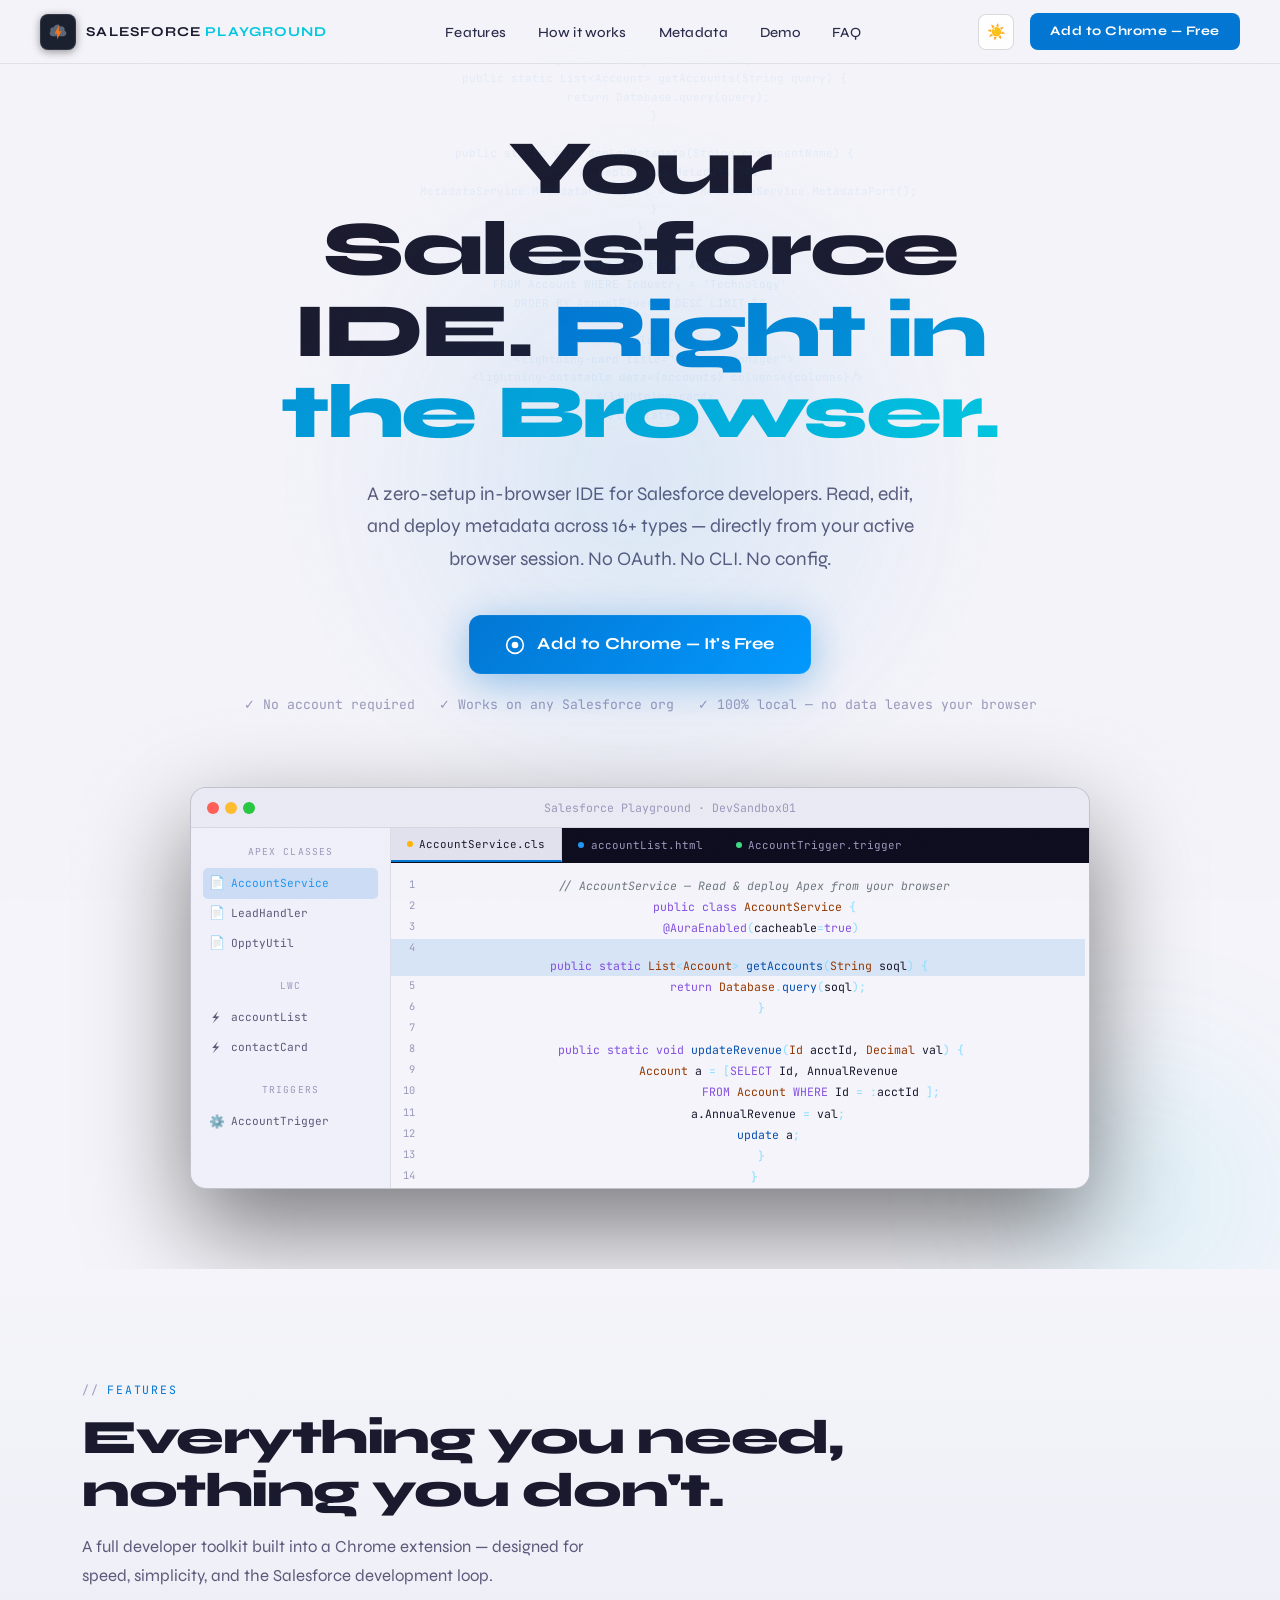
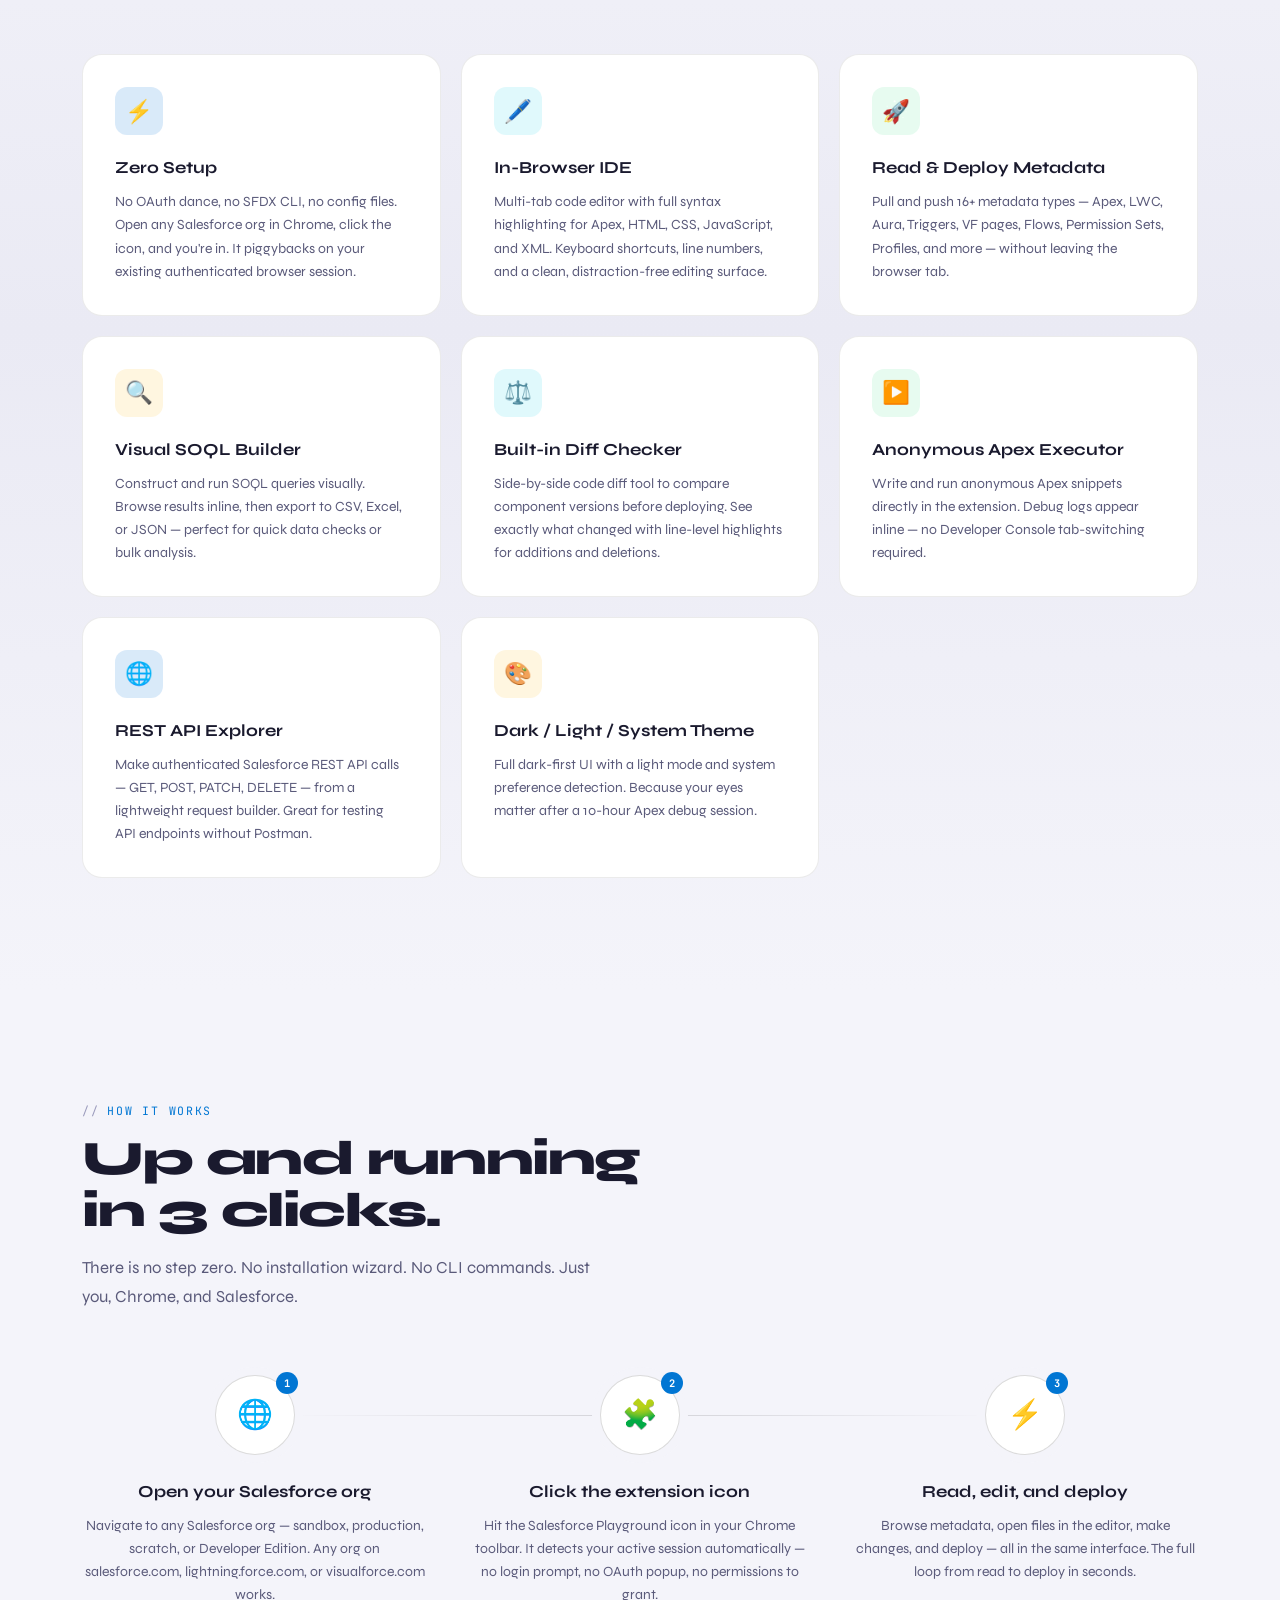
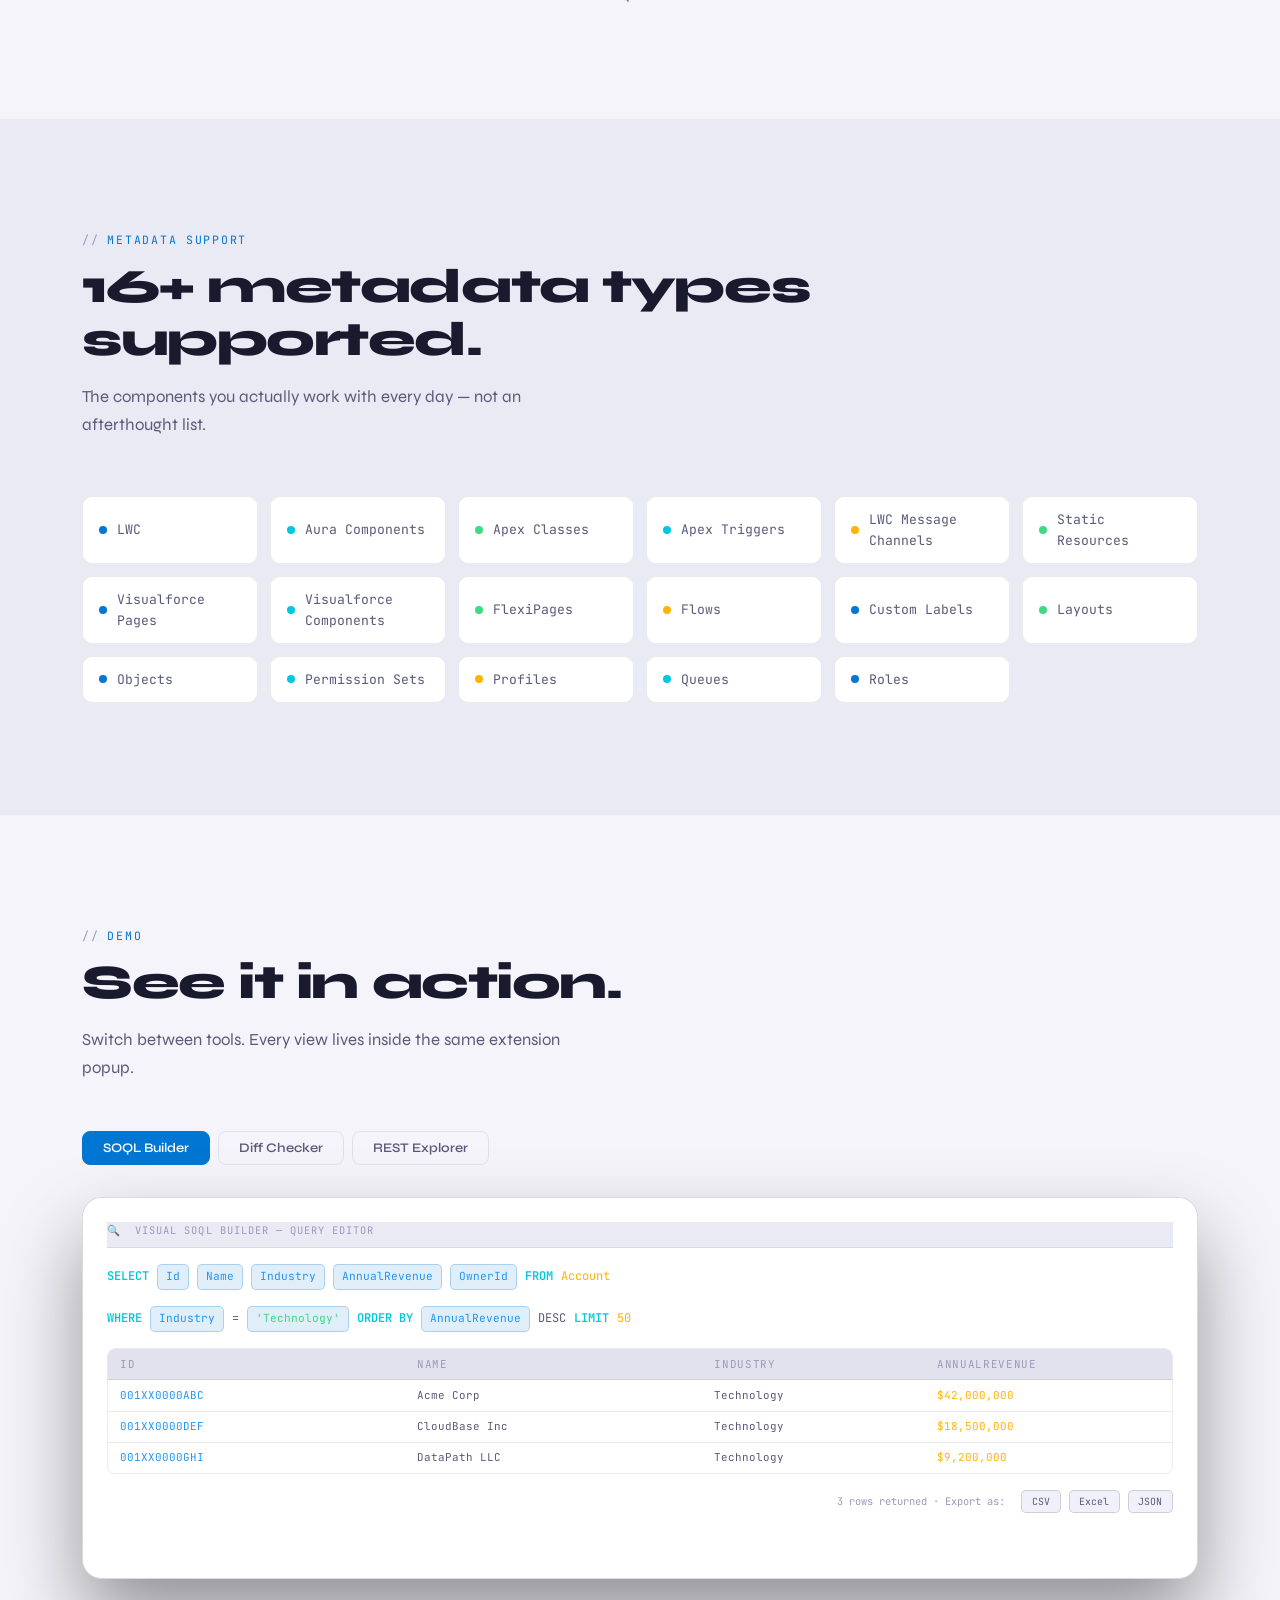
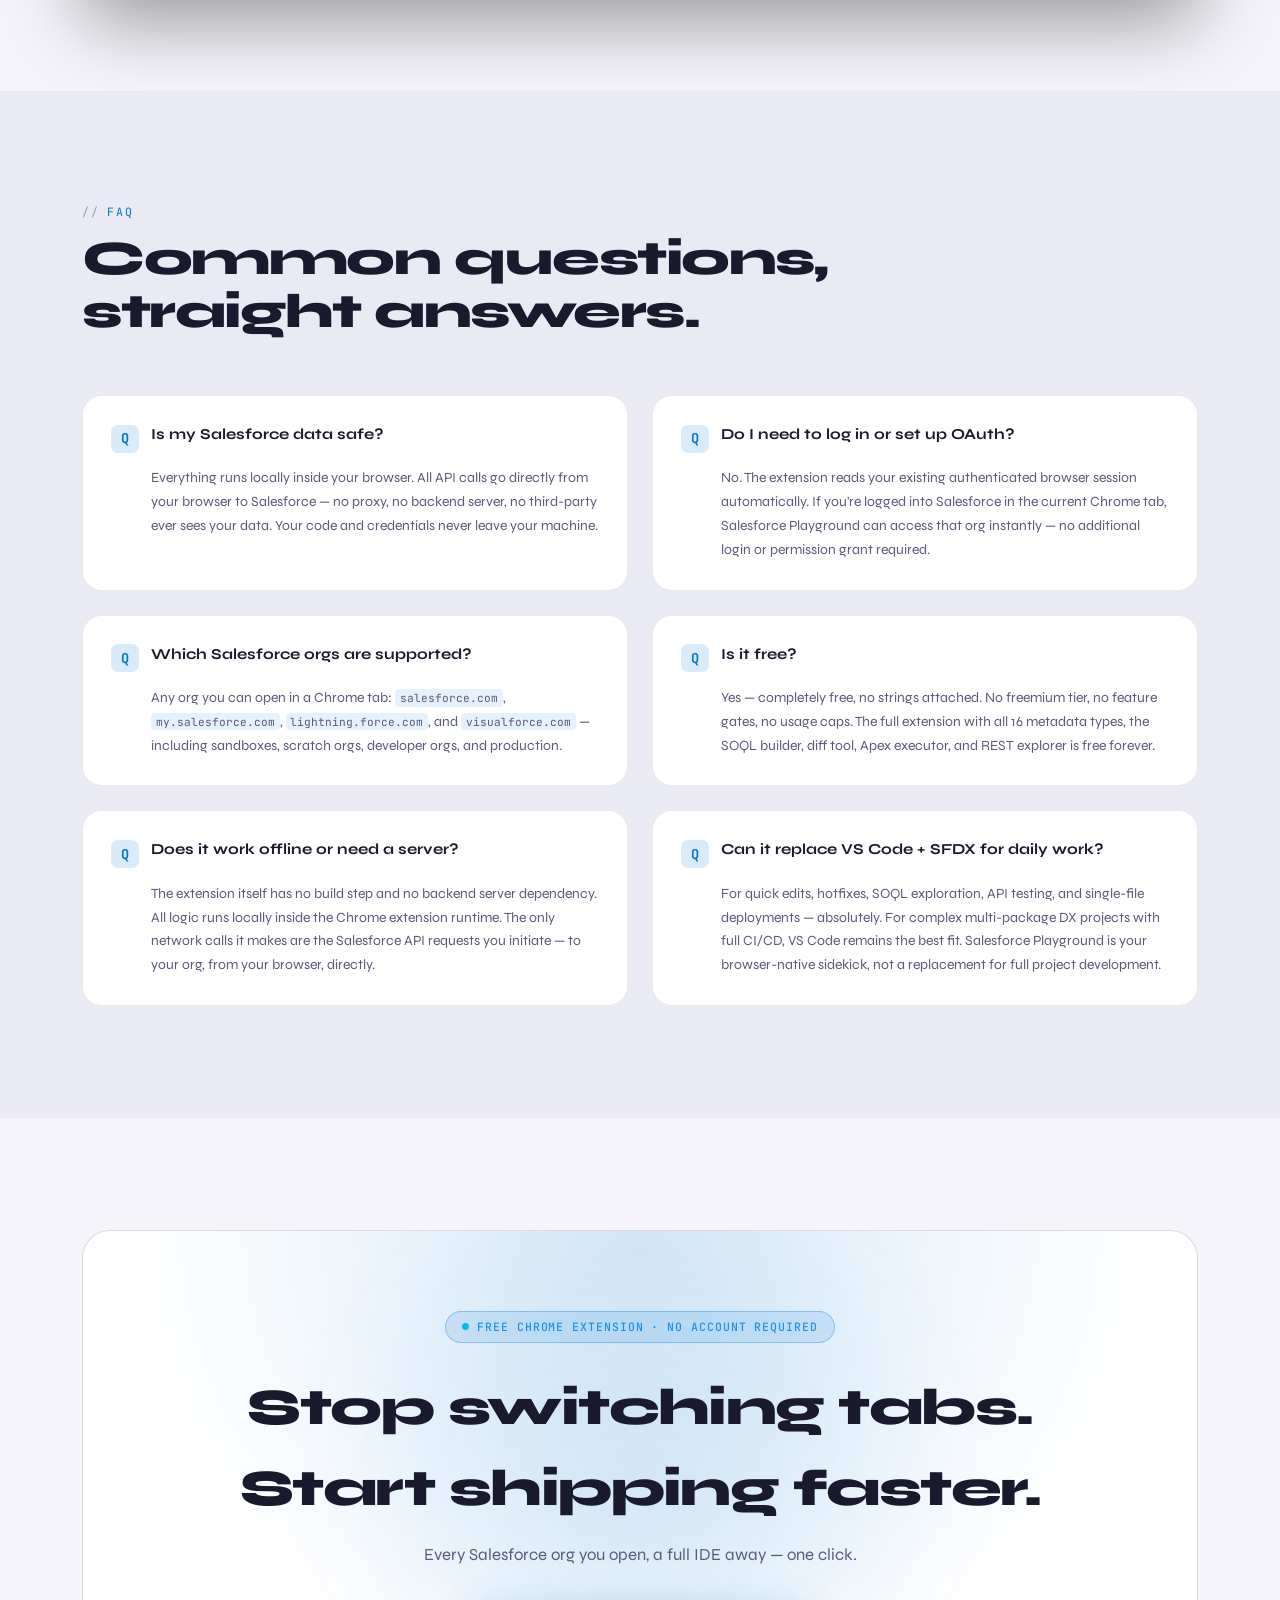
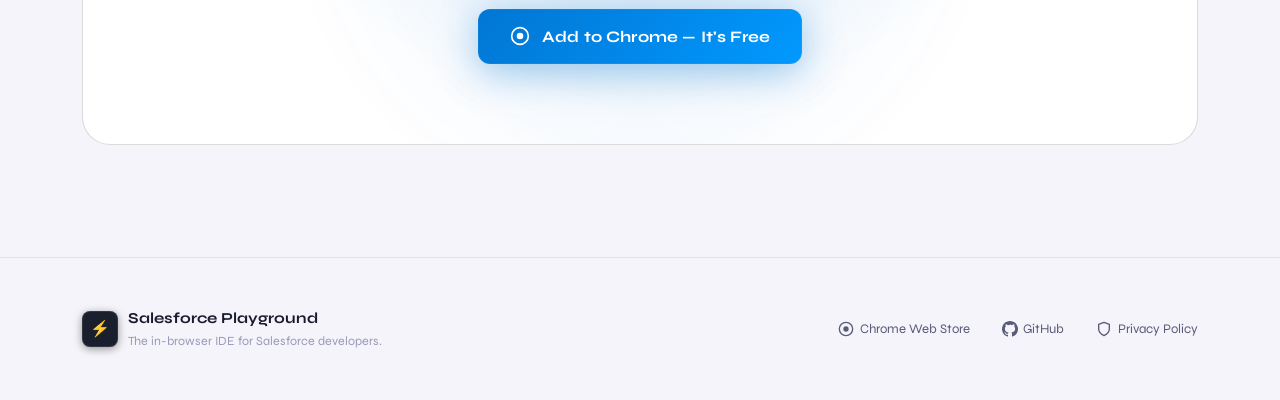
==== index.html @ 614dd1c4 "Initial commit: Salesforce Playground project Co-Authored-By: Claude Sonnet 4.6 <noreply@anthropic.c" ====
<!DOCTYPE html>
<html lang="en" data-theme="dark">
<head>
<meta charset="UTF-8"/>
<meta name="viewport" content="width=device-width, initial-scale=1.0"/>
<title>Salesforce Playground — In-Browser IDE for Salesforce Developers</title>
<meta name="description" content="A Chrome Extension that turns your browser into a full Salesforce IDE. No OAuth, no CLI, no setup. Just click and code."/>
<link rel="preconnect" href="https://fonts.googleapis.com"/>
<link rel="preconnect" href="https://fonts.gstatic.com" crossorigin/>
<link href="https://fonts.googleapis.com/css2?family=JetBrains+Mono:wght@300;400;500;700&family=Syne:wght@400;600;700;800&display=swap" rel="stylesheet"/>

<link rel="stylesheet" href="style.css"/>
</head>

<body>

<!-- ─── NAV ─────────────────────────────────────────────────────── -->
<nav id="navbar">
  <a href="#" class="nav-logo" aria-label="Salesforce Playground">
    <div class="nav-logo-icon">
      <svg width="20" height="20" viewBox="0 0 24 24" fill="none" xmlns="http://www.w3.org/2000/svg">
        <path d="M12 3C9.5 3 7.5 4.5 6.7 6.6C5.6 6.2 4.3 6.6 3.5 7.5C2.6 8.5 2.5 10 3.2 11.1C2.5 11.6 2 12.5 2 13.5C2 15.4 3.6 17 5.5 17H18.5C20.4 17 22 15.4 22 13.5C22 12 21 10.8 19.6 10.3C19.8 9.8 20 9.3 20 8.7C20 6.6 18.3 5 16.2 5C15.6 5 15 5.2 14.5 5.5C13.9 4 13 3 12 3Z" fill="#8899aa" opacity="0.6"/>
        <path d="M13 11H16L11 21V14H8L13 4V11Z" fill="#f97316"/>
      </svg>
    </div>
    <span class="nav-logo-text"><span class="logo-sf">SALESFORCE</span> <span class="logo-pg">PLAYGROUND</span></span>
  </a>

  <ul class="nav-links">
    <li><a href="#features">Features</a></li>
    <li><a href="#how">How it works</a></li>
    <li><a href="#metadata">Metadata</a></li>
    <li><a href="#screenshots">Demo</a></li>
    <li><a href="#faq">FAQ</a></li>
  </ul>

  <div class="nav-actions">
    <button class="btn-theme" id="themeToggle" title="Toggle theme" aria-label="Toggle theme">🌙</button>
    <a href="#" class="btn-cta-sm">Add to Chrome — Free</a>
    <button class="nav-hamburger" id="hamburger" aria-label="Menu">
      <span></span><span></span><span></span>
    </button>
  </div>
</nav>


<!-- ─── HERO ─────────────────────────────────────────────────────── -->
<section id="hero">
  <div class="code-bg" aria-hidden="true">public class AccountService {
    @AuraEnabled(cacheable=true)
    public static List&lt;Account&gt; getAccounts(String query) {
        return Database.query(query);
    }
    
    public static void deployMetadata(String componentName) {
        // Deploy via Metadata API
        MetadataService.MetadataPort port = new MetadataService.MetadataPort();
    }
}

SELECT Id, Name, Industry, AnnualRevenue
FROM Account WHERE Industry = 'Technology'
ORDER BY AnnualRevenue DESC LIMIT 50

&lt;template&gt;
    &lt;lightning-card title="Account Manager"&gt;
        &lt;lightning-datatable data={accounts} columns={columns}/&gt;
    &lt;/lightning-card&gt;
&lt;/template&gt;</div>

  <div class="hero-glow" aria-hidden="true"></div>
  <div class="hero-glow2" aria-hidden="true"></div>

<h1 class="hero-headline reveal stagger-1">
    Your Salesforce IDE. <span class="accent">Right in the Browser.</span>
  </h1>

  <p class="hero-sub reveal stagger-2">
    A zero-setup in-browser IDE for Salesforce developers. Read, edit, and deploy metadata across 16+ types — directly from your active browser session. No OAuth. No CLI. No config.
  </p>

  <a href="#" class="btn-hero reveal stagger-3" aria-label="Add to Chrome">
    <svg viewBox="0 0 24 24" fill="none" stroke="currentColor" stroke-width="2" stroke-linecap="round" stroke-linejoin="round" aria-hidden="true"><path d="M12 2C6.48 2 2 6.48 2 12s4.48 10 10 10 10-4.48 10-10S17.52 2 12 2z"/><circle cx="12" cy="12" r="4" fill="currentColor" stroke="none"/></svg>
    Add to Chrome — It's Free
  </a>

  <div class="hero-meta reveal stagger-4">
    <span>✓ No account required</span>
    <span>✓ Works on any Salesforce org</span>
    <span>✓ 100% local — no data leaves your browser</span>
  </div>

  <!-- IDE MOCKUP -->
  <div class="hero-mockup reveal stagger-5" role="img" aria-label="Salesforce Playground IDE interface preview">
    <div class="mockup-titlebar">
      <div class="mockup-dots">
        <span></span><span></span><span></span>
      </div>
      <div class="mockup-title">Salesforce Playground · DevSandbox01</div>
    </div>
    <div class="mockup-body">
      <div class="mockup-sidebar">
        <div class="sidebar-section">
          <div class="sidebar-label">Apex Classes</div>
          <div class="sidebar-item active"><span class="sidebar-icon">📄</span> AccountService</div>
          <div class="sidebar-item"><span class="sidebar-icon">📄</span> LeadHandler</div>
          <div class="sidebar-item"><span class="sidebar-icon">📄</span> OpptyUtil</div>
        </div>
        <div class="sidebar-section">
          <div class="sidebar-label">LWC</div>
          <div class="sidebar-item"><span class="sidebar-icon">⚡</span> accountList</div>
          <div class="sidebar-item"><span class="sidebar-icon">⚡</span> contactCard</div>
        </div>
        <div class="sidebar-section">
          <div class="sidebar-label">Triggers</div>
          <div class="sidebar-item"><span class="sidebar-icon">⚙️</span> AccountTrigger</div>
        </div>
      </div>
      <div class="mockup-editor">
        <div class="editor-tabs">
          <div class="editor-tab active">
            <div class="tab-dot" style="background:var(--amber)"></div>
            AccountService.cls
          </div>
          <div class="editor-tab">
            <div class="tab-dot" style="background:var(--blue-light)"></div>
            accountList.html
          </div>
          <div class="editor-tab">
            <div class="tab-dot" style="background:var(--green)"></div>
            AccountTrigger.trigger
          </div>
        </div>
        <div class="code-area">
          <div class="code-line" style="animation-delay:.05s"><div class="ln">1</div><div class="code-content"><span class="cm">// AccountService — Read &amp; deploy Apex from your browser</span></div></div>
          <div class="code-line" style="animation-delay:.1s"><div class="ln">2</div><div class="code-content"><span class="kw">public class</span> <span class="cls">AccountService</span> <span class="op">{</span></div></div>
          <div class="code-line" style="animation-delay:.15s"><div class="ln">3</div><div class="code-content">&nbsp;&nbsp;<span class="kw">@AuraEnabled</span><span class="op">(</span><span class="tx">cacheable</span><span class="op">=</span><span class="kw">true</span><span class="op">)</span></div></div>
          <div class="code-line hl" style="animation-delay:.2s"><div class="ln">4</div><div class="code-content">&nbsp;&nbsp;<span class="kw">public static</span> <span class="cls">List</span><span class="op">&lt;</span><span class="cls">Account</span><span class="op">&gt;</span> <span class="fn">getAccounts</span><span class="op">(</span><span class="cls">String</span> <span class="tx">soql</span><span class="op">)</span> <span class="op">{</span></div></div>
          <div class="code-line" style="animation-delay:.25s"><div class="ln">5</div><div class="code-content">&nbsp;&nbsp;&nbsp;&nbsp;<span class="kw">return</span> <span class="cls">Database</span><span class="op">.</span><span class="fn">query</span><span class="op">(</span><span class="tx">soql</span><span class="op">);</span></div></div>
          <div class="code-line" style="animation-delay:.3s"><div class="ln">6</div><div class="code-content">&nbsp;&nbsp;<span class="op">}</span></div></div>
          <div class="code-line" style="animation-delay:.35s"><div class="ln">7</div><div class="code-content">&nbsp;</div></div>
          <div class="code-line" style="animation-delay:.4s"><div class="ln">8</div><div class="code-content">&nbsp;&nbsp;<span class="kw">public static void</span> <span class="fn">updateRevenue</span><span class="op">(</span><span class="cls">Id</span> <span class="tx">acctId</span>, <span class="cls">Decimal</span> <span class="tx">val</span><span class="op">)</span> <span class="op">{</span></div></div>
          <div class="code-line" style="animation-delay:.45s"><div class="ln">9</div><div class="code-content">&nbsp;&nbsp;&nbsp;&nbsp;<span class="cls">Account</span> <span class="tx">a</span> <span class="op">=</span> <span class="op">[</span><span class="kw">SELECT</span> <span class="tx">Id, AnnualRevenue</span></div></div>
          <div class="code-line" style="animation-delay:.5s"><div class="ln">10</div><div class="code-content">&nbsp;&nbsp;&nbsp;&nbsp;&nbsp;&nbsp;&nbsp;&nbsp;&nbsp;&nbsp;&nbsp;&nbsp;&nbsp;&nbsp;&nbsp;&nbsp;&nbsp;&nbsp;&nbsp;<span class="kw">FROM</span> <span class="cls">Account</span> <span class="kw">WHERE</span> <span class="tx">Id</span> <span class="op">=</span> <span class="op">:</span><span class="tx">acctId</span> <span class="op">];</span></div></div>
          <div class="code-line" style="animation-delay:.55s"><div class="ln">11</div><div class="code-content">&nbsp;&nbsp;&nbsp;&nbsp;<span class="tx">a.AnnualRevenue</span> <span class="op">=</span> <span class="tx">val</span><span class="op">;</span></div></div>
          <div class="code-line" style="animation-delay:.6s"><div class="ln">12</div><div class="code-content">&nbsp;&nbsp;&nbsp;&nbsp;<span class="fn">update</span> <span class="tx">a</span><span class="op">;</span></div></div>
          <div class="code-line" style="animation-delay:.65s"><div class="ln">13</div><div class="code-content">&nbsp;&nbsp;<span class="op">}</span></div></div>
          <div class="code-line" style="animation-delay:.7s"><div class="ln">14</div><div class="code-content"><span class="op">}</span></div></div>
        </div>
        <div class="editor-status">
          <span class="status-pill">✓ Deployed</span>
          <span class="status-pill blue">Apex · Line 4</span>
          <span style="margin-left:auto">UTF-8 · CRLF · AccountService.cls</span>
        </div>
      </div>
    </div>
  </div>
</section>


<!-- ─── FEATURES ─────────────────────────────────────────────────── -->
<section id="features">
  <div class="container">
    <div class="section-label reveal">Features</div>
    <h2 class="section-title reveal stagger-1">Everything you need,<br/>nothing you don't.</h2>
    <p class="section-sub reveal stagger-2">A full developer toolkit built into a Chrome extension — designed for speed, simplicity, and the Salesforce development loop.</p>

    <div class="features-grid">

      <div class="feature-card reveal stagger-1">
        <div class="feature-icon fi-blue">⚡</div>
        <div class="feature-title">Zero Setup</div>
        <div class="feature-desc">No OAuth dance, no SFDX CLI, no config files. Open any Salesforce org in Chrome, click the icon, and you're in. It piggybacks on your existing authenticated browser session.</div>
      </div>

      <div class="feature-card reveal stagger-2">
        <div class="feature-icon fi-cyan">🖊️</div>
        <div class="feature-title">In-Browser IDE</div>
        <div class="feature-desc">Multi-tab code editor with full syntax highlighting for Apex, HTML, CSS, JavaScript, and XML. Keyboard shortcuts, line numbers, and a clean, distraction-free editing surface.</div>
      </div>

      <div class="feature-card reveal stagger-3">
        <div class="feature-icon fi-green">🚀</div>
        <div class="feature-title">Read &amp; Deploy Metadata</div>
        <div class="feature-desc">Pull and push 16+ metadata types — Apex, LWC, Aura, Triggers, VF pages, Flows, Permission Sets, Profiles, and more — without leaving the browser tab.</div>
      </div>

      <div class="feature-card reveal stagger-4">
        <div class="feature-icon fi-amber">🔍</div>
        <div class="feature-title">Visual SOQL Builder</div>
        <div class="feature-desc">Construct and run SOQL queries visually. Browse results inline, then export to CSV, Excel, or JSON — perfect for quick data checks or bulk analysis.</div>
      </div>

      <div class="feature-card reveal stagger-1">
        <div class="feature-icon fi-cyan">⚖️</div>
        <div class="feature-title">Built-in Diff Checker</div>
        <div class="feature-desc">Side-by-side code diff tool to compare component versions before deploying. See exactly what changed with line-level highlights for additions and deletions.</div>
      </div>

      <div class="feature-card reveal stagger-2">
        <div class="feature-icon fi-green">▶️</div>
        <div class="feature-title">Anonymous Apex Executor</div>
        <div class="feature-desc">Write and run anonymous Apex snippets directly in the extension. Debug logs appear inline — no Developer Console tab-switching required.</div>
      </div>

      <div class="feature-card reveal stagger-3">
        <div class="feature-icon fi-blue">🌐</div>
        <div class="feature-title">REST API Explorer</div>
        <div class="feature-desc">Make authenticated Salesforce REST API calls — GET, POST, PATCH, DELETE — from a lightweight request builder. Great for testing API endpoints without Postman.</div>
      </div>

      <div class="feature-card reveal stagger-4">
        <div class="feature-icon fi-amber">🎨</div>
        <div class="feature-title">Dark / Light / System Theme</div>
        <div class="feature-desc">Full dark-first UI with a light mode and system preference detection. Because your eyes matter after a 10-hour Apex debug session.</div>
      </div>

    </div>
  </div>
</section>


<!-- ─── HOW IT WORKS ──────────────────────────────────────────────── -->
<section id="how">
  <div class="container">
    <div class="section-label reveal">How it works</div>
    <h2 class="section-title reveal stagger-1">Up and running<br/>in 3 clicks.</h2>
    <p class="section-sub reveal stagger-2">There is no step zero. No installation wizard. No CLI commands. Just you, Chrome, and Salesforce.</p>

    <div class="steps">
      <div class="step reveal stagger-1">
        <div class="step-num">
          <span>🌐</span>
          <div class="step-counter">1</div>
        </div>
        <div class="step-title">Open your Salesforce org</div>
        <div class="step-desc">Navigate to any Salesforce org — sandbox, production, scratch, or Developer Edition. Any org on salesforce.com, lightning.force.com, or visualforce.com works.</div>
      </div>
      <div class="step reveal stagger-2">
        <div class="step-num">
          <span>🧩</span>
          <div class="step-counter">2</div>
        </div>
        <div class="step-title">Click the extension icon</div>
        <div class="step-desc">Hit the Salesforce Playground icon in your Chrome toolbar. It detects your active session automatically — no login prompt, no OAuth popup, no permissions to grant.</div>
      </div>
      <div class="step reveal stagger-3">
        <div class="step-num">
          <span>⚡</span>
          <div class="step-counter">3</div>
        </div>
        <div class="step-title">Read, edit, and deploy</div>
        <div class="step-desc">Browse metadata, open files in the editor, make changes, and deploy — all in the same interface. The full loop from read to deploy in seconds.</div>
      </div>
    </div>
  </div>
</section>


<!-- ─── METADATA TYPES ────────────────────────────────────────────── -->
<section id="metadata">
  <div class="container">
    <div class="section-label reveal">Metadata Support</div>
    <h2 class="section-title reveal stagger-1">16+ metadata types<br/>supported.</h2>
    <p class="section-sub reveal stagger-2">The components you actually work with every day — not an afterthought list.</p>

    <div class="meta-grid">
      <div class="meta-chip reveal stagger-1"><div class="meta-chip-dot"></div>LWC</div>
      <div class="meta-chip reveal stagger-2"><div class="meta-chip-dot"></div>Aura Components</div>
      <div class="meta-chip reveal stagger-3"><div class="meta-chip-dot"></div>Apex Classes</div>
      <div class="meta-chip reveal stagger-4"><div class="meta-chip-dot"></div>Apex Triggers</div>
      <div class="meta-chip reveal stagger-1"><div class="meta-chip-dot"></div>LWC Message Channels</div>
      <div class="meta-chip reveal stagger-2"><div class="meta-chip-dot"></div>Static Resources</div>
      <div class="meta-chip reveal stagger-3"><div class="meta-chip-dot"></div>Visualforce Pages</div>
      <div class="meta-chip reveal stagger-4"><div class="meta-chip-dot"></div>Visualforce Components</div>
      <div class="meta-chip reveal stagger-1"><div class="meta-chip-dot"></div>FlexiPages</div>
      <div class="meta-chip reveal stagger-2"><div class="meta-chip-dot"></div>Flows</div>
      <div class="meta-chip reveal stagger-3"><div class="meta-chip-dot"></div>Custom Labels</div>
      <div class="meta-chip reveal stagger-4"><div class="meta-chip-dot"></div>Layouts</div>
      <div class="meta-chip reveal stagger-1"><div class="meta-chip-dot"></div>Objects</div>
      <div class="meta-chip reveal stagger-2"><div class="meta-chip-dot"></div>Permission Sets</div>
      <div class="meta-chip reveal stagger-3"><div class="meta-chip-dot"></div>Profiles</div>
      <div class="meta-chip reveal stagger-4"><div class="meta-chip-dot"></div>Queues</div>
      <div class="meta-chip reveal stagger-1"><div class="meta-chip-dot"></div>Roles</div>
    </div>
  </div>
</section>


<!-- ─── SCREENSHOTS ───────────────────────────────────────────────── -->
<section id="screenshots">
  <div class="container">
    <div class="section-label reveal">Demo</div>
    <h2 class="section-title reveal stagger-1">See it in action.</h2>
    <p class="section-sub reveal stagger-2">Switch between tools. Every view lives inside the same extension popup.</p>

    <div class="screenshots-tabs reveal stagger-3">
      <button class="stab active" data-panel="soql">SOQL Builder</button>
      <button class="stab" data-panel="diff">Diff Checker</button>
      <button class="stab" data-panel="rest">REST Explorer</button>
    </div>

    <div class="screenshot-frame reveal stagger-4">

      <!-- SOQL PANEL -->
      <div class="screenshot-panel active" id="panel-soql">
        <div class="soql-wrap">
          <div class="soql-builder-header">
            🔍 &nbsp;Visual SOQL Builder — Query Editor
          </div>
          <div class="soql-row">
            <span class="soql-kw">SELECT</span>
            <span class="soql-field">Id</span>
            <span class="soql-field">Name</span>
            <span class="soql-field">Industry</span>
            <span class="soql-field">AnnualRevenue</span>
            <span class="soql-field">OwnerId</span>
            <span class="soql-kw">FROM</span>
            <span class="soql-obj">Account</span>
          </div>
          <div class="soql-row">
            <span class="soql-kw">WHERE</span>
            <span class="soql-field">Industry</span>
            <span style="color:var(--text-muted)">= </span>
            <span class="soql-field" style="color:var(--green)">'Technology'</span>
            <span class="soql-kw">ORDER BY</span>
            <span class="soql-field">AnnualRevenue</span>
            <span style="color:var(--text-muted)">DESC </span>
            <span class="soql-kw">LIMIT</span>
            <span style="color:var(--amber)">50</span>
          </div>
          <div class="soql-table">
            <div class="soql-table-head">
              <span>Id</span><span>Name</span><span>Industry</span><span>AnnualRevenue</span>
            </div>
            <div class="soql-table-row">
              <span style="color:var(--blue-light)">001XX0000ABC</span>
              <span>Acme Corp</span>
              <span>Technology</span>
              <span style="color:var(--amber)">$42,000,000</span>
            </div>
            <div class="soql-table-row">
              <span style="color:var(--blue-light)">001XX0000DEF</span>
              <span>CloudBase Inc</span>
              <span>Technology</span>
              <span style="color:var(--amber)">$18,500,000</span>
            </div>
            <div class="soql-table-row">
              <span style="color:var(--blue-light)">001XX0000GHI</span>
              <span>DataPath LLC</span>
              <span>Technology</span>
              <span style="color:var(--amber)">$9,200,000</span>
            </div>
          </div>
          <div class="soql-export">
            <span style="font-size:.65rem;color:var(--text-dim);margin-right:.5rem;display:flex;align-items:center;">3 rows returned · Export as:</span>
            <button class="export-btn">CSV</button>
            <button class="export-btn">Excel</button>
            <button class="export-btn">JSON</button>
          </div>
        </div>
      </div>

      <!-- DIFF PANEL -->
      <div class="screenshot-panel" id="panel-diff">
        <div class="diff-wrap">
          <div class="diff-panel">
            <div class="diff-header">
              <span>AccountService.cls</span>
              <span class="tag old">v1 · org</span>
            </div>
            <div class="diff-lines">
              <div class="diff-line"><div class="diff-ln">1</div><div class="diff-sig"> </div><div class="diff-code"><span class="kw">public class</span> <span class="cls">AccountService</span> {</div></div>
              <div class="diff-line"><div class="diff-ln">2</div><div class="diff-sig"> </div><div class="diff-code">&nbsp;&nbsp;<span class="cm">// fetch accounts</span></div></div>
              <div class="diff-line del"><div class="diff-ln">3</div><div class="diff-sig">−</div><div class="diff-code">&nbsp;&nbsp;<span class="kw">public static</span> <span class="fn">getAll</span>() {</div></div>
              <div class="diff-line del"><div class="diff-ln">4</div><div class="diff-sig">−</div><div class="diff-code">&nbsp;&nbsp;&nbsp;&nbsp;<span class="kw">return</span> [<span class="kw">SELECT</span> Id <span class="kw">FROM</span> <span class="cls">Account</span>];</div></div>
              <div class="diff-line"><div class="diff-ln">5</div><div class="diff-sig"> </div><div class="diff-code">&nbsp;&nbsp;}</div></div>
              <div class="diff-line"><div class="diff-ln">6</div><div class="diff-sig"> </div><div class="diff-code">}</div></div>
            </div>
          </div>
          <div class="diff-panel">
            <div class="diff-header">
              <span>AccountService.cls</span>
              <span class="tag new">v2 · local</span>
            </div>
            <div class="diff-lines">
              <div class="diff-line"><div class="diff-ln">1</div><div class="diff-sig"> </div><div class="diff-code"><span class="kw">public class</span> <span class="cls">AccountService</span> {</div></div>
              <div class="diff-line"><div class="diff-ln">2</div><div class="diff-sig"> </div><div class="diff-code">&nbsp;&nbsp;<span class="cm">// fetch accounts</span></div></div>
              <div class="diff-line add"><div class="diff-ln">3</div><div class="diff-sig">+</div><div class="diff-code">&nbsp;&nbsp;<span class="kw">@AuraEnabled(cacheable=true)</span></div></div>
              <div class="diff-line add"><div class="diff-ln">4</div><div class="diff-sig">+</div><div class="diff-code">&nbsp;&nbsp;<span class="kw">public static</span> <span class="cls">List</span>&lt;<span class="cls">Account</span>&gt; <span class="fn">getAll</span>() {</div></div>
              <div class="diff-line add"><div class="diff-ln">5</div><div class="diff-sig">+</div><div class="diff-code">&nbsp;&nbsp;&nbsp;&nbsp;<span class="kw">return</span> [<span class="kw">SELECT</span> Id, Name, Industry <span class="kw">FROM</span> <span class="cls">Account</span>];</div></div>
              <div class="diff-line"><div class="diff-ln">6</div><div class="diff-sig"> </div><div class="diff-code">&nbsp;&nbsp;}</div></div>
              <div class="diff-line"><div class="diff-ln">7</div><div class="diff-sig"> </div><div class="diff-code">}</div></div>
            </div>
          </div>
        </div>
      </div>

      <!-- REST PANEL -->
      <div class="screenshot-panel" id="panel-rest">
        <div class="rest-wrap">
          <div class="soql-builder-header" style="border-bottom:1px solid var(--border);padding-bottom:.5rem;">
            🌐 &nbsp;REST API Explorer
          </div>
          <div class="rest-url-bar">
            <div class="rest-method">GET</div>
            <div class="rest-url">/services/data/v59.0/sobjects/Account/describe</div>
            <button class="rest-send">Send</button>
          </div>
          <div class="rest-body">
            <div style="color:var(--text-dim);font-size:.62rem;margin-bottom:.5rem;letter-spacing:.06em;text-transform:uppercase;">Request Headers</div>
            <div style="color:var(--text-muted);"><span style="color:var(--cyan)">Authorization</span>: Bearer <span style="color:var(--green)">••••••••••••</span></div>
            <div style="color:var(--text-muted);"><span style="color:var(--cyan)">Content-Type</span>: <span style="color:var(--str)">application/json</span></div>
          </div>
          <div class="rest-response">
            <div style="color:var(--text-dim);font-size:.62rem;margin-bottom:.5rem;letter-spacing:.06em;text-transform:uppercase;">200 OK · 124ms</div>
            <div><span class="kw">"name"</span>: <span class="str">"Account"</span>,</div>
            <div><span class="kw">"label"</span>: <span class="str">"Account"</span>,</div>
            <div><span class="kw">"queryable"</span>: <span class="num">true</span>,</div>
            <div><span class="kw">"createable"</span>: <span class="num">true</span>,</div>
            <div><span class="kw">"fields"</span>: [ <span style="color:var(--text-dim)">/* 72 fields */</span> ]</div>
          </div>
        </div>
      </div>

    </div>
  </div>
</section>


<!-- ─── FAQ ───────────────────────────────────────────────────────── -->
<section id="faq">
  <div class="container">
    <div class="section-label reveal">FAQ</div>
    <h2 class="section-title reveal stagger-1">Common questions,<br/>straight answers.</h2>

    <div class="faq-grid">

      <div class="faq-item reveal stagger-1">
        <div class="faq-q">
          <div class="faq-q-icon">Q</div>
          Is my Salesforce data safe?
        </div>
        <div class="faq-a">Everything runs locally inside your browser. All API calls go directly from your browser to Salesforce — no proxy, no backend server, no third-party ever sees your data. Your code and credentials never leave your machine.</div>
      </div>

      <div class="faq-item reveal stagger-2">
        <div class="faq-q">
          <div class="faq-q-icon">Q</div>
          Do I need to log in or set up OAuth?
        </div>
        <div class="faq-a">No. The extension reads your existing authenticated browser session automatically. If you're logged into Salesforce in the current Chrome tab, Salesforce Playground can access that org instantly — no additional login or permission grant required.</div>
      </div>

      <div class="faq-item reveal stagger-3">
        <div class="faq-q">
          <div class="faq-q-icon">Q</div>
          Which Salesforce orgs are supported?
        </div>
        <div class="faq-a">Any org you can open in a Chrome tab: <code style="font-family:var(--mono);font-size:.8em;background:rgba(1,118,211,0.1);padding:.1rem .3rem;border-radius:4px;">salesforce.com</code>, <code style="font-family:var(--mono);font-size:.8em;background:rgba(1,118,211,0.1);padding:.1rem .3rem;border-radius:4px;">my.salesforce.com</code>, <code style="font-family:var(--mono);font-size:.8em;background:rgba(1,118,211,0.1);padding:.1rem .3rem;border-radius:4px;">lightning.force.com</code>, and <code style="font-family:var(--mono);font-size:.8em;background:rgba(1,118,211,0.1);padding:.1rem .3rem;border-radius:4px;">visualforce.com</code> — including sandboxes, scratch orgs, developer orgs, and production.</div>
      </div>

      <div class="faq-item reveal stagger-4">
        <div class="faq-q">
          <div class="faq-q-icon">Q</div>
          Is it free?
        </div>
        <div class="faq-a">Yes — completely free, no strings attached. No freemium tier, no feature gates, no usage caps. The full extension with all 16 metadata types, the SOQL builder, diff tool, Apex executor, and REST explorer is free forever.</div>
      </div>

      <div class="faq-item reveal stagger-1">
        <div class="faq-q">
          <div class="faq-q-icon">Q</div>
          Does it work offline or need a server?
        </div>
        <div class="faq-a">The extension itself has no build step and no backend server dependency. All logic runs locally inside the Chrome extension runtime. The only network calls it makes are the Salesforce API requests you initiate — to your org, from your browser, directly.</div>
      </div>

      <div class="faq-item reveal stagger-2">
        <div class="faq-q">
          <div class="faq-q-icon">Q</div>
          Can it replace VS Code + SFDX for daily work?
        </div>
        <div class="faq-a">For quick edits, hotfixes, SOQL exploration, API testing, and single-file deployments — absolutely. For complex multi-package DX projects with full CI/CD, VS Code remains the best fit. Salesforce Playground is your browser-native sidekick, not a replacement for full project development.</div>
      </div>

    </div>
  </div>
</section>


<!-- ─── CTA ───────────────────────────────────────────────────────── -->
<section id="cta">
  <div class="container">
    <div class="cta-inner reveal">
      <div class="hero-glow" aria-hidden="true"></div>
      <div class="hero-badge" style="justify-content:center;margin-bottom:1.5rem;">Free Chrome Extension · No Account Required</div>
      <h2 class="cta-title">Stop switching tabs.<br/>Start shipping faster.</h2>
      <p class="cta-sub">Every Salesforce org you open, a full IDE away — one click.</p>
      <a href="#" class="btn-hero" style="font-size:1rem;padding:.9rem 2rem;">
        <svg viewBox="0 0 24 24" fill="none" stroke="currentColor" stroke-width="2" stroke-linecap="round" stroke-linejoin="round" aria-hidden="true"><path d="M12 2C6.48 2 2 6.48 2 12s4.48 10 10 10 10-4.48 10-10S17.52 2 12 2z"/><circle cx="12" cy="12" r="4" fill="currentColor" stroke="none"/></svg>
        Add to Chrome — It's Free
      </a>
    </div>
  </div>
</section>


<!-- ─── FOOTER ────────────────────────────────────────────────────── -->
<footer>
  <div class="container">
    <div class="footer-inner">
      <div class="footer-brand">
        <div class="nav-logo-icon" style="width:36px;height:36px;font-size:16px;">⚡</div>
        <div class="footer-brand-text">
          <strong>Salesforce Playground</strong>
          <small>The in-browser IDE for Salesforce developers.</small>
        </div>
      </div>
      <div class="footer-links">
        <a href="#" aria-label="Chrome Web Store">
          <svg width="16" height="16" viewBox="0 0 24 24" fill="none" stroke="currentColor" stroke-width="2" stroke-linecap="round" stroke-linejoin="round" aria-hidden="true"><circle cx="12" cy="12" r="10"/><circle cx="12" cy="12" r="4" fill="currentColor" stroke="none"/></svg>
          Chrome Web Store
        </a>
        <a href="#" aria-label="GitHub">
          <svg width="16" height="16" viewBox="0 0 24 24" fill="currentColor" aria-hidden="true"><path d="M12 0C5.374 0 0 5.373 0 12c0 5.302 3.438 9.8 8.207 11.387.599.111.793-.261.793-.577v-2.234c-3.338.726-4.033-1.416-4.033-1.416-.546-1.387-1.333-1.756-1.333-1.756-1.089-.745.083-.729.083-.729 1.205.084 1.839 1.237 1.839 1.237 1.07 1.834 2.807 1.304 3.492.997.107-.775.418-1.305.762-1.604-2.665-.305-5.467-1.334-5.467-5.931 0-1.311.469-2.381 1.236-3.221-.124-.303-.535-1.524.117-3.176 0 0 1.008-.322 3.301 1.23A11.509 11.509 0 0112 5.803c1.02.005 2.047.138 3.006.404 2.291-1.552 3.297-1.23 3.297-1.23.653 1.653.242 2.874.118 3.176.77.84 1.235 1.911 1.235 3.221 0 4.609-2.807 5.624-5.479 5.921.43.372.823 1.102.823 2.222v3.293c0 .319.192.694.801.576C20.566 21.797 24 17.3 24 12c0-6.627-5.373-12-12-12z"/></svg>
          GitHub
        </a>
        <a href="privacy-policy.html" aria-label="Privacy Policy">
          <svg width="16" height="16" viewBox="0 0 24 24" fill="none" stroke="currentColor" stroke-width="2" stroke-linecap="round" stroke-linejoin="round" aria-hidden="true"><path d="M12 22s8-4 8-10V5l-8-3-8 3v7c0 6 8 10 8 10z"/></svg>
          Privacy Policy
        </a>
      </div>
    </div>
  </div>
</footer>


<script src="script.js"></script>

</body>
</html>
---- style.css ----
/* ─── RESET & TOKENS ──────────────────────────────────────────── */
*, *::before, *::after { box-sizing: border-box; margin: 0; padding: 0; }
html { scroll-padding-top: 64px; }
section[id] { scroll-margin-top: 64px; }

:root {
  --bg:        #0B0B16;
  --bg2:       #0F0F1F;
  --bg3:       #141428;
  --surface:   #181830;
  --surface2:  #1E1E3C;
  --border:    rgba(255,255,255,0.07);
  --border2:   rgba(255,255,255,0.12);
  --blue:      #0176D3;
  --blue-glow: rgba(1,118,211,0.35);
  --blue-light:#2196F3;
  --cyan:      #00C8E0;
  --green:     #3DDB84;
  --amber:     #FFB400;
  --text:      #E8E8F0;
  --text-muted:#8888A8;
  --text-dim:  #555570;
  --mono:      'JetBrains Mono', monospace;
  --sans:      'Syne', sans-serif;
  --r:         12px;
  --r2:        20px;
  --transition: 0.3s cubic-bezier(0.25,0.8,0.25,1);
}

[data-theme="light"] {
  --bg:        #F4F4FA;
  --bg2:       #EAEAF4;
  --bg3:       #E2E2EE;
  --surface:   #FFFFFF;
  --surface2:  #F0F0FA;
  --border:    rgba(0,0,0,0.08);
  --border2:   rgba(0,0,0,0.14);
  --text:      #1A1A2E;
  --text-muted:#5A5A7A;
  --text-dim:  #9999BB;
}

html { scroll-behavior: smooth; font-size: 16px; }

body {
  font-family: var(--sans);
  background: var(--bg);
  color: var(--text);
  overflow-x: hidden;
  line-height: 1.6;
}

/* ─── SCROLLBAR ───────────────────────────────────────────────── */
::-webkit-scrollbar { width: 6px; }
::-webkit-scrollbar-track { background: var(--bg); }
::-webkit-scrollbar-thumb { background: var(--surface2); border-radius: 3px; }
::-webkit-scrollbar-thumb:hover { background: var(--blue); }

/* ─── SELECTION ───────────────────────────────────────────────── */
::selection { background: rgba(1,118,211,0.4); color: #fff; }

/* ─── NOISE OVERLAY ───────────────────────────────────────────── */
body::before {
  content:'';
  position:fixed; inset:0; pointer-events:none; z-index:999;
  opacity:.025;
  background-image: url("data:image/svg+xml,%3Csvg viewBox='0 0 200 200' xmlns='http://www.w3.org/2000/svg'%3E%3Cfilter id='n'%3E%3CfeTurbulence type='fractalNoise' baseFrequency='0.75' numOctaves='4' stitchTiles='stitch'/%3E%3C/filter%3E%3Crect width='100%25' height='100%25' filter='url(%23n)'/%3E%3C/svg%3E");
  background-repeat: repeat;
  background-size: 150px 150px;
}

/* ─── CODE BG MOTIF ───────────────────────────────────────────── */
.code-bg {
  position:absolute; inset:0; overflow:hidden; pointer-events:none;
  opacity:.04;
  font-family: var(--mono);
  font-size:11px;
  line-height:1.7;
  color: var(--blue-light);
  white-space:pre;
  padding:2rem;
  user-select:none;
}

/* ─── NAV ─────────────────────────────────────────────────────── */
nav {
  position:fixed; top:0; left:0; right:0; z-index:100;
  display:flex; align-items:center; justify-content:space-between;
  padding:0 2.5rem;
  height:64px;
  background: rgba(11,11,22,0.8);
  backdrop-filter: blur(16px) saturate(1.5);
  border-bottom: 1px solid var(--border);
  transition: var(--transition);
}
[data-theme="light"] nav { background: rgba(244,244,250,0.85); }
[data-theme="light"] .nav-links a { color: #2a2a4a; }
[data-theme="light"] .nav-links a:hover { color: #0176D3; }

.nav-logo {
  display:flex; align-items:center; gap:.65rem;
  text-decoration:none; color:var(--text);
}
.nav-logo-icon {
  width:36px; height:36px;
  background: #1a1f2e;
  border:1px solid rgba(255,255,255,0.1);
  border-radius:8px;
  display:flex; align-items:center; justify-content:center;
  box-shadow: 0 2px 8px rgba(0,0,0,0.4);
}
.nav-logo-text {
  font-size:.85rem; font-weight:700;
  letter-spacing:.08em;
  line-height:1;
}
.logo-sf { color: var(--text); }
.logo-pg { color: var(--cyan); }

.nav-links {
  display:flex; align-items:center; gap:2rem;
  list-style:none;
}
.nav-links a {
  text-decoration:none; color:var(--text-muted); font-size:.875rem;
  font-weight:500; letter-spacing:.02em;
  transition: color var(--transition);
}
.nav-links a:hover { color:var(--text); }

.nav-actions { display:flex; align-items:center; gap:1rem; }

.btn-theme {
  width:36px; height:36px; border-radius:8px;
  background: var(--surface); border: 1px solid var(--border2);
  cursor:pointer; display:flex; align-items:center; justify-content:center;
  transition: var(--transition); font-size:15px;
}
.btn-theme:hover { background:var(--surface2); border-color:var(--blue); }

.btn-cta-sm {
  padding:.5rem 1.25rem; border-radius:8px;
  background: var(--blue); color:#fff; text-decoration:none;
  font-size:.82rem; font-weight:700; letter-spacing:.04em;
  border:none; cursor:pointer;
  transition: var(--transition);
  white-space:nowrap;
}
.btn-cta-sm:hover { background:#0186F0; box-shadow: 0 0 24px var(--blue-glow); }

.nav-hamburger { display:none; background:none; border:none; cursor:pointer; padding:8px; }
.nav-hamburger span {
  display:block; width:22px; height:2px;
  background:var(--text); border-radius:2px; margin:4px 0;
  transition: var(--transition);
}

@media(max-width:768px){
  .nav-links { display:none; }
  .nav-hamburger { display:block; }
  .btn-cta-sm { font-size:.78rem; padding:.45rem 1rem; }
}

/* ─── SECTIONS ────────────────────────────────────────────────── */
section { position:relative; }

.container { max-width:1180px; margin:0 auto; padding:0 2rem; }

/* ─── HERO ────────────────────────────────────────────────────── */
#hero {
  min-height:100vh;
  display:flex; flex-direction:column; align-items:center; justify-content:center;
  text-align:center;
  padding:8rem 2rem 5rem;
  overflow:hidden;
}

.hero-glow {
  position:absolute; top:10%; left:50%; transform:translateX(-50%);
  width:700px; height:700px; pointer-events:none;
  background: radial-gradient(ellipse at center, rgba(1,118,211,0.18) 0%, transparent 70%);
  filter:blur(40px);
}
.hero-glow2 {
  position:absolute; bottom:-10%; right:-5%;
  width:400px; height:400px; pointer-events:none;
  background: radial-gradient(ellipse, rgba(0,200,224,0.1) 0%, transparent 70%);
  filter:blur(60px);
}

.hero-badge {
  display:inline-flex; align-items:center; gap:.5rem;
  padding:.35rem 1rem; border-radius:100px;
  background: rgba(1,118,211,0.12); border:1px solid rgba(1,118,211,0.3);
  font-family:var(--mono); font-size:.72rem; font-weight:500;
  color:var(--blue-light); letter-spacing:.08em; text-transform:uppercase;
  margin-bottom:2rem;
}
.hero-badge::before { content:''; width:7px; height:7px; border-radius:50%; background:var(--cyan); animation:pulse 2s infinite; }
@keyframes pulse { 0%,100%{opacity:1;transform:scale(1)} 50%{opacity:.5;transform:scale(1.3)} }

.hero-headline {
  font-size:clamp(2.8rem,6vw,5.2rem);
  font-weight:800; line-height:1.06; letter-spacing:-.03em;
  max-width:820px; margin:0 auto 1.5rem;
}
.hero-headline .accent {
  background: linear-gradient(135deg, var(--blue) 0%, var(--cyan) 100%);
  -webkit-background-clip:text; -webkit-text-fill-color:transparent; background-clip:text;
}

.hero-sub {
  font-size:clamp(1rem,2vw,1.2rem); color:var(--text-muted);
  max-width:560px; margin:0 auto 2.5rem; line-height:1.7; font-weight:400;
}

.btn-hero {
  display:inline-flex; align-items:center; gap:.75rem;
  padding:1rem 2.25rem; border-radius:12px;
  background: linear-gradient(135deg, var(--blue) 0%, #0199FF 100%);
  color:#fff; text-decoration:none; font-size:1.05rem; font-weight:700;
  letter-spacing:.01em; border:none; cursor:pointer;
  box-shadow: 0 8px 40px rgba(1,118,211,0.4), 0 0 0 1px rgba(255,255,255,0.05) inset;
  transition: var(--transition);
  position:relative; overflow:hidden;
}
.btn-hero::before {
  content:''; position:absolute; top:-50%; left:-50%; width:200%; height:200%;
  background: linear-gradient(135deg, transparent 40%, rgba(255,255,255,0.08) 50%, transparent 60%);
  transform:translateX(-100%) rotate(30deg);
  transition: transform .6s ease;
}
.btn-hero:hover::before { transform:translateX(100%) rotate(30deg); }
.btn-hero:hover { transform:translateY(-2px); box-shadow:0 12px 50px rgba(1,118,211,0.5); }

.btn-hero svg { width:20px; height:20px; }

.hero-meta {
  display:flex; align-items:center; gap:1.5rem; margin-top:1.25rem;
  justify-content:center; color:var(--text-dim); font-size:.82rem;
  font-family:var(--mono);
}
.hero-meta span { display:flex; align-items:center; gap:.4rem; }

/* IDE MOCKUP */
.hero-mockup {
  margin-top:4.5rem; width:100%; max-width:900px;
  border-radius:16px; overflow:hidden;
  border:1px solid var(--border2);
  box-shadow: 0 40px 100px rgba(0,0,0,0.5), 0 0 0 1px rgba(255,255,255,0.04) inset;
  position:relative;
  background: var(--bg3);
}
.mockup-titlebar {
  height:40px; background:#0D0D20;
  display:flex; align-items:center; padding:0 1rem; gap:.75rem;
  border-bottom:1px solid var(--border);
}
.mockup-dots { display:flex; gap:6px; }
.mockup-dots span {
  width:12px; height:12px; border-radius:50%;
}
.mockup-dots span:nth-child(1){ background:#FF5F57; }
.mockup-dots span:nth-child(2){ background:#FEBC2E; }
.mockup-dots span:nth-child(3){ background:#28C840; }
.mockup-title { font-family:var(--mono); font-size:.72rem; color:var(--text-dim); margin-left:auto; margin-right:auto; }

.mockup-body {
  display:grid; grid-template-columns:200px 1fr;
  height:360px; font-family:var(--mono); font-size:.75rem;
}
@media(max-width:600px){ .mockup-body { grid-template-columns:1fr; height:auto; } }

.mockup-sidebar {
  background:#0A0A18; border-right:1px solid var(--border);
  padding:.75rem;
  overflow:hidden;
}
.sidebar-section { margin-bottom:1rem; }
.sidebar-label {
  font-size:.6rem; letter-spacing:.12em; text-transform:uppercase;
  color:var(--text-dim); margin-bottom:.4rem; padding:.2rem .25rem;
}
.sidebar-item {
  display:flex; align-items:center; gap:.5rem; padding:.3rem .4rem;
  border-radius:5px; color:var(--text-muted); cursor:pointer;
  font-size:.7rem; transition:var(--transition);
}
.sidebar-item:hover, .sidebar-item.active { background:rgba(1,118,211,0.15); color:var(--text); }
.sidebar-item.active { color:var(--blue-light); }
.sidebar-icon { font-size:.8rem; width:14px; text-align:center; }

.mockup-editor { display:flex; flex-direction:column; }
.editor-tabs {
  display:flex; background:#0C0C1E; border-bottom:1px solid var(--border);
  overflow-x:auto; flex-shrink:0;
}
.editor-tab {
  padding:.45rem 1rem; font-size:.68rem; color:var(--text-dim); white-space:nowrap;
  border-right:1px solid var(--border); cursor:pointer; transition:var(--transition);
  display:flex; align-items:center; gap:.4rem;
}
.editor-tab.active { color:var(--text); background:var(--bg3); border-bottom:2px solid var(--blue); }
.editor-tab:hover:not(.active) { color:var(--text-muted); background:rgba(255,255,255,0.03); }
.tab-dot { width:6px;height:6px;border-radius:50%; }

.code-area {
  flex:1; overflow:hidden; padding:.75rem 0; position:relative;
  background: var(--bg3);
}
.code-line {
  display:flex; align-items:flex-start; padding:.05rem 0;
  animation: fadeInLine .4s ease both;
}
@keyframes fadeInLine { from{opacity:0;transform:translateX(-8px)} to{opacity:1;transform:none} }
.ln { 
  width:36px; text-align:right; padding-right:.75rem;
  color:var(--text-dim); font-size:.65rem; line-height:1.7; flex-shrink:0; user-select:none;
}
.code-content { font-size:.72rem; line-height:1.7; flex:1; padding-right:.5rem; }
.kw { color:#C792EA; } .fn { color:#82AAFF; } .str { color:#C3E88D; }
.cm { color:#546E7A; font-style:italic; } .num { color:#F78C6C; }
.cls { color:#FFCB6B; } .op { color:#89DDFF; } .tx { color:var(--text); }
.hl { background:rgba(1,118,211,0.12); display:block; width:100%; margin:0 -4px; padding:0 4px; }

.editor-status {
  height:24px; background:#060611; border-top:1px solid var(--border);
  display:flex; align-items:center; padding:0 .75rem; gap:1rem;
  font-size:.6rem; color:var(--text-dim); flex-shrink:0;
}
.status-pill {
  padding:.1rem .45rem; border-radius:3px; font-size:.58rem;
  background:rgba(61,219,132,0.15); color:var(--green); letter-spacing:.06em;
}
.status-pill.blue { background:rgba(1,118,211,0.15); color:var(--blue-light); }

/* ─── FEATURES ────────────────────────────────────────────────── */
#features {
  padding:7rem 0;
  background: linear-gradient(180deg, var(--bg) 0%, var(--bg2) 50%, var(--bg) 100%);
}

.section-label {
  font-family:var(--mono); font-size:.72rem; letter-spacing:.15em; text-transform:uppercase;
  color:var(--blue); margin-bottom:.75rem; display:flex; align-items:center; gap:.5rem;
}
.section-label::before { content:'//'; color:var(--text-dim); }

.section-title {
  font-size:clamp(2rem,4vw,3rem); font-weight:800; letter-spacing:-.03em;
  line-height:1.1; margin-bottom:1rem;
}
.section-sub {
  color:var(--text-muted); font-size:1.05rem; max-width:520px; line-height:1.7;
}

.features-grid {
  margin-top:4rem;
  display:grid; grid-template-columns:repeat(auto-fill, minmax(300px,1fr)); gap:1.25rem;
}

.feature-card {
  background: var(--surface);
  border:1px solid var(--border);
  border-radius:var(--r2);
  padding:2rem;
  position:relative; overflow:hidden;
  transition: var(--transition);
  cursor:default;
}
.feature-card::before {
  content:''; position:absolute; inset:0; border-radius:var(--r2);
  background: radial-gradient(ellipse at top left, rgba(1,118,211,0.08) 0%, transparent 60%);
  opacity:0; transition: opacity var(--transition);
}
.feature-card:hover { transform:translateY(-3px); border-color:rgba(1,118,211,0.3); box-shadow:0 20px 60px rgba(0,0,0,0.3); }
.feature-card:hover::before { opacity:1; }

.feature-icon {
  width:48px; height:48px; border-radius:12px;
  display:flex; align-items:center; justify-content:center; font-size:1.4rem;
  margin-bottom:1.25rem;
  position:relative; z-index:1;
}
.feature-title { font-size:1.05rem; font-weight:700; margin-bottom:.5rem; position:relative; z-index:1; }
.feature-desc { font-size:.875rem; color:var(--text-muted); line-height:1.65; position:relative; z-index:1; }

.fi-blue  { background:rgba(1,118,211,0.15); }
.fi-cyan  { background:rgba(0,200,224,0.12); }
.fi-green { background:rgba(61,219,132,0.12); }
.fi-amber { background:rgba(255,180,0,0.12); }

/* ─── HOW IT WORKS ────────────────────────────────────────────── */
#how {
  padding:7rem 0;
  overflow:hidden;
}

.steps {
  display:grid; grid-template-columns:repeat(3,1fr); gap:2.5rem;
  margin-top:4rem; position:relative;
}
.steps::before {
  content:''; position:absolute; top:40px; left:calc(16.666% + 20px); right:calc(16.666% + 20px);
  height:1px; background:linear-gradient(90deg, transparent, var(--border2), transparent);
  z-index:0;
}

.step {
  text-align:center; position:relative; z-index:1;
  display:flex; flex-direction:column; align-items:center;
}
.step-num {
  width:80px; height:80px; border-radius:50%;
  background: var(--surface);
  border:1px solid var(--border2);
  display:flex; align-items:center; justify-content:center;
  font-size:1.8rem; margin-bottom:1.5rem;
  position:relative;
  box-shadow: 0 0 0 8px var(--bg);
  transition: var(--transition);
}
.step:hover .step-num {
  border-color:var(--blue);
  box-shadow: 0 0 0 8px var(--bg), 0 0 30px var(--blue-glow);
}
.step-counter {
  position:absolute; top:-4px; right:-4px;
  width:22px; height:22px; border-radius:50%;
  background: var(--blue); color:#fff;
  font-family:var(--mono); font-size:.65rem; font-weight:700;
  display:flex; align-items:center; justify-content:center;
}
.step-title { font-size:1.05rem; font-weight:700; margin-bottom:.5rem; }
.step-desc { font-size:.875rem; color:var(--text-muted); line-height:1.65; }

@media(max-width:680px){
  .steps { grid-template-columns:1fr; gap:2rem; }
  .steps::before { display:none; }
}

/* ─── METADATA TYPES ─────────────────────────────────────────── */
#metadata {
  padding:7rem 0;
  background: var(--bg2);
}

.meta-grid {
  display:grid;
  grid-template-columns:repeat(auto-fill, minmax(160px,1fr));
  gap:.75rem; margin-top:3.5rem;
}

.meta-chip {
  display:flex; align-items:center; gap:.6rem;
  padding:.75rem 1rem; border-radius:10px;
  background: var(--surface); border:1px solid var(--border);
  font-size:.82rem; font-family:var(--mono); color:var(--text-muted);
  transition: var(--transition);
  cursor:default;
}
.meta-chip:hover { border-color:var(--blue); color:var(--text); background:rgba(1,118,211,0.07); transform:scale(1.03); }
.meta-chip-dot { width:8px; height:8px; border-radius:50%; background:var(--blue); flex-shrink:0; }
.meta-chip:nth-child(2n) .meta-chip-dot { background:var(--cyan); }
.meta-chip:nth-child(3n) .meta-chip-dot { background:var(--green); }
.meta-chip:nth-child(5n) .meta-chip-dot { background:var(--amber); }

/* ─── SCREENSHOTS ─────────────────────────────────────────────── */
#screenshots {
  padding:7rem 0;
}

.screenshots-tabs {
  display:flex; gap:.5rem; margin-top:3rem; margin-bottom:2rem;
}
.stab {
  padding:.5rem 1.25rem; border-radius:8px; border:1px solid var(--border);
  background:transparent; color:var(--text-muted); font-family:var(--sans);
  font-size:.82rem; font-weight:600; cursor:pointer; transition:var(--transition);
}
.stab.active, .stab:hover { background:var(--blue); border-color:var(--blue); color:#fff; }

.screenshot-frame {
  border-radius:var(--r2); overflow:hidden;
  border:1px solid var(--border2);
  background: var(--surface);
  box-shadow: 0 40px 80px rgba(0,0,0,0.4);
  min-height:380px;
  display:flex; align-items:center; justify-content:center;
  position:relative;
}

.screenshot-panel {
  display:none; width:100%; height:100%; min-height:380px;
  align-items:stretch;
}
.screenshot-panel.active { display:flex; }

/* SOQL Panel */
.soql-wrap {
  width:100%; padding:1.5rem; font-family:var(--mono); display:flex; flex-direction:column; gap:1rem;
}
.soql-builder-header {
  font-size:.65rem; letter-spacing:.1em; text-transform:uppercase; color:var(--text-dim);
  border-bottom:1px solid var(--border); padding-bottom:.5rem;
  display:flex; align-items:center; gap:.5rem;
}
.soql-row {
  display:flex; flex-wrap:wrap; gap:.5rem; align-items:center; font-size:.75rem;
}
.soql-kw { color:var(--cyan); font-weight:600; }
.soql-field {
  background:rgba(1,118,211,0.12); border:1px solid rgba(1,118,211,0.25);
  color:var(--blue-light); padding:.2rem .5rem; border-radius:5px; font-size:.7rem;
}
.soql-obj { color:var(--amber); }
.soql-table {
  border:1px solid var(--border); border-radius:8px; overflow:hidden; font-size:.68rem;
}
.soql-table-head {
  display:grid; grid-template-columns:2fr 2fr 1.5fr 1.5fr;
  background:#0A0A18; border-bottom:1px solid var(--border); padding:.4rem .75rem;
  color:var(--text-dim); letter-spacing:.06em; text-transform:uppercase;
}
.soql-table-row {
  display:grid; grid-template-columns:2fr 2fr 1.5fr 1.5fr;
  padding:.4rem .75rem; border-bottom:1px solid var(--border); color:var(--text-muted);
  transition:var(--transition);
}
.soql-table-row:hover { background:rgba(1,118,211,0.05); }
.soql-table-row:last-child { border:none; }
.soql-export { display:flex; gap:.5rem; justify-content:flex-end; }
.export-btn {
  padding:.25rem .6rem; border-radius:5px; border:1px solid var(--border2);
  background:var(--surface2); color:var(--text-muted); font-family:var(--mono);
  font-size:.62rem; cursor:pointer; transition:var(--transition);
}
.export-btn:hover { border-color:var(--green); color:var(--green); }

/* DIFF Panel */
.diff-wrap {
  width:100%; display:grid; grid-template-columns:1fr 1fr; font-family:var(--mono); font-size:.68rem;
}
.diff-panel { display:flex; flex-direction:column; }
.diff-header {
  background:#0A0A18; padding:.5rem 1rem;
  font-size:.62rem; color:var(--text-dim); letter-spacing:.06em;
  border-bottom:1px solid var(--border);
  display:flex; align-items:center; gap:.5rem;
}
.diff-panel:first-child .diff-header { border-right:1px solid var(--border); }
.diff-header .tag { padding:.1rem .4rem; border-radius:4px; font-size:.58rem; }
.diff-header .tag.old { background:rgba(255,80,80,0.15); color:#FF8080; }
.diff-header .tag.new { background:rgba(61,219,132,0.15); color:var(--green); }
.diff-lines { flex:1; padding:.5rem 0; }
.diff-line {
  display:flex; gap:.5rem; padding:.1rem .75rem; line-height:1.65;
}
.diff-line.del { background:rgba(255,80,80,0.08); }
.diff-line.add { background:rgba(61,219,132,0.08); }
.diff-ln { width:28px; text-align:right; color:var(--text-dim); flex-shrink:0; }
.diff-sig { width:12px; flex-shrink:0; }
.diff-line.del .diff-sig { color:#FF8080; }
.diff-line.add .diff-sig { color:var(--green); }
.diff-line.del .diff-code { color:#FF8080; }
.diff-line.add .diff-code { color:var(--green); }
.diff-panel:first-child .diff-lines { border-right:1px solid var(--border); }
.diff-code { flex:1; }

/* REST Panel */
.rest-wrap { width:100%; padding:1.5rem; font-family:var(--mono); display:flex; flex-direction:column; gap:1rem; }
.rest-url-bar {
  display:flex; align-items:center; gap:.5rem;
  background:#0A0A18; border:1px solid var(--border2);
  border-radius:8px; padding:.5rem .75rem; overflow:hidden;
}
.rest-method {
  padding:.2rem .5rem; border-radius:4px; font-size:.7rem; font-weight:700;
  background:rgba(61,219,132,0.15); color:var(--green); flex-shrink:0;
}
.rest-url { font-size:.72rem; color:var(--cyan); flex:1; }
.rest-send {
  padding:.25rem .75rem; border-radius:5px;
  background:var(--blue); color:#fff; border:none;
  font-family:var(--mono); font-size:.68rem; cursor:pointer;
}
.rest-body {
  background:#0A0A18; border:1px solid var(--border);
  border-radius:8px; padding:1rem; font-size:.7rem; flex:1;
}
.rest-response {
  background:#060611; border:1px solid rgba(61,219,132,0.2);
  border-radius:8px; padding:1rem; font-size:.7rem;
}
.rest-response .str { color:var(--green); }
.rest-response .kw { color:var(--cyan); }
.rest-response .num { color:var(--amber); }

/* ─── FAQ ─────────────────────────────────────────────────────── */
#faq {
  padding:7rem 0;
  background: var(--bg2);
}

.faq-grid {
  display:grid; grid-template-columns:1fr 1fr; gap:1.5rem;
  margin-top:3.5rem;
}
@media(max-width:680px){ .faq-grid { grid-template-columns:1fr; } }

.faq-item {
  background:var(--surface); border:1px solid var(--border);
  border-radius:var(--r2); padding:1.75rem;
  transition: var(--transition);
}
.faq-item:hover { border-color:rgba(1,118,211,0.3); }
.faq-q {
  display:flex; align-items:flex-start; gap:.75rem;
  font-size:.95rem; font-weight:700; margin-bottom:.85rem; line-height:1.4;
}
.faq-q-icon {
  width:28px; height:28px; border-radius:7px;
  background:rgba(1,118,211,0.15); color:var(--blue);
  display:flex; align-items:center; justify-content:center;
  font-family:var(--mono); font-size:.85rem; font-weight:700;
  flex-shrink:0; margin-top:.05rem;
}
.faq-a { font-size:.875rem; color:var(--text-muted); line-height:1.7; padding-left:calc(28px + .75rem); }

/* ─── CTA BAND ────────────────────────────────────────────────── */
#cta {
  padding:7rem 0;
  text-align:center;
  position:relative; overflow:hidden;
}
#cta .hero-glow { top:-20%; opacity:.7; }

.cta-inner {
  position:relative; z-index:1;
  background: var(--surface);
  border:1px solid var(--border2);
  border-radius:28px; padding:5rem 3rem;
  overflow:hidden;
}
.cta-inner::before {
  content:''; position:absolute; inset:0;
  background: radial-gradient(ellipse at 50% 0%, rgba(1,118,211,0.15) 0%, transparent 65%);
}
.cta-title { font-size:clamp(2rem,4vw,3.2rem); font-weight:800; letter-spacing:-.03em; position:relative; z-index:1; }
.cta-sub { color:var(--text-muted); margin:.75rem 0 2.5rem; font-size:1.05rem; position:relative; z-index:1; }

/* ─── FOOTER ──────────────────────────────────────────────────── */
footer {
  padding:3rem 0;
  border-top:1px solid var(--border);
}
.footer-inner {
  display:flex; align-items:center; justify-content:space-between; flex-wrap:wrap; gap:1.5rem;
}
.footer-brand { display:flex; align-items:center; gap:.6rem; }
.footer-brand-text { font-size:.875rem; }
.footer-brand-text strong { display:block; font-weight:700; font-size:.95rem; }
.footer-brand-text small { color:var(--text-dim); font-size:.78rem; }

.footer-links { display:flex; align-items:center; gap:2rem; }
.footer-links a {
  color:var(--text-muted); text-decoration:none; font-size:.82rem;
  transition:color var(--transition); display:flex; align-items:center; gap:.35rem;
}
.footer-links a:hover { color:var(--text); }

/* ─── REVEAL ANIMATIONS ───────────────────────────────────────── */
.reveal {
  opacity:0; transform:translateY(28px);
  transition: opacity .7s ease, transform .7s ease;
}
.reveal.stagger-1 { transition-delay:.1s; }
.reveal.stagger-2 { transition-delay:.2s; }
.reveal.stagger-3 { transition-delay:.3s; }
.reveal.stagger-4 { transition-delay:.4s; }
.reveal.stagger-5 { transition-delay:.5s; }
.reveal.stagger-6 { transition-delay:.6s; }
.reveal.stagger-7 { transition-delay:.7s; }
.reveal.revealed { opacity:1; transform:none; }

/* ─── MISC ────────────────────────────────────────────────────── */
.text-center { text-align:center; }
.mx-auto { margin-left:auto; margin-right:auto; }

/* ─── LIGHT MODE OVERRIDES ────────────────────────────────────── */
[data-theme="light"] .code-bg { opacity:.06; color:#0176D3; }
[data-theme="light"] .hero-glow { opacity:.6; }
[data-theme="light"] .mockup-titlebar { background:#EAEAF4; }
[data-theme="light"] .mockup-sidebar { background:#F0F0FA; }
[data-theme="light"] .mockup-dots span:nth-child(1){ background:#FF5F57; }
[data-theme="light"] .code-area { background:#F4F4FA; }
[data-theme="light"] .kw { color:#8250DF; }
[data-theme="light"] .fn { color:#0550AE; }
[data-theme="light"] .str { color:#1A7F37; }
[data-theme="light"] .cm { color:#6E7781; }
[data-theme="light"] .cls { color:#953800; }
[data-theme="light"] .soql-wrap,
[data-theme="light"] .rest-wrap { background:var(--surface); }
[data-theme="light"] .rest-url-bar,
[data-theme="light"] .rest-body,
[data-theme="light"] .rest-response { background:var(--bg2); }
[data-theme="light"] .diff-header,
[data-theme="light"] .soql-builder-header { background:var(--bg2); }
[data-theme="light"] .soql-table-head { background:var(--bg3); }
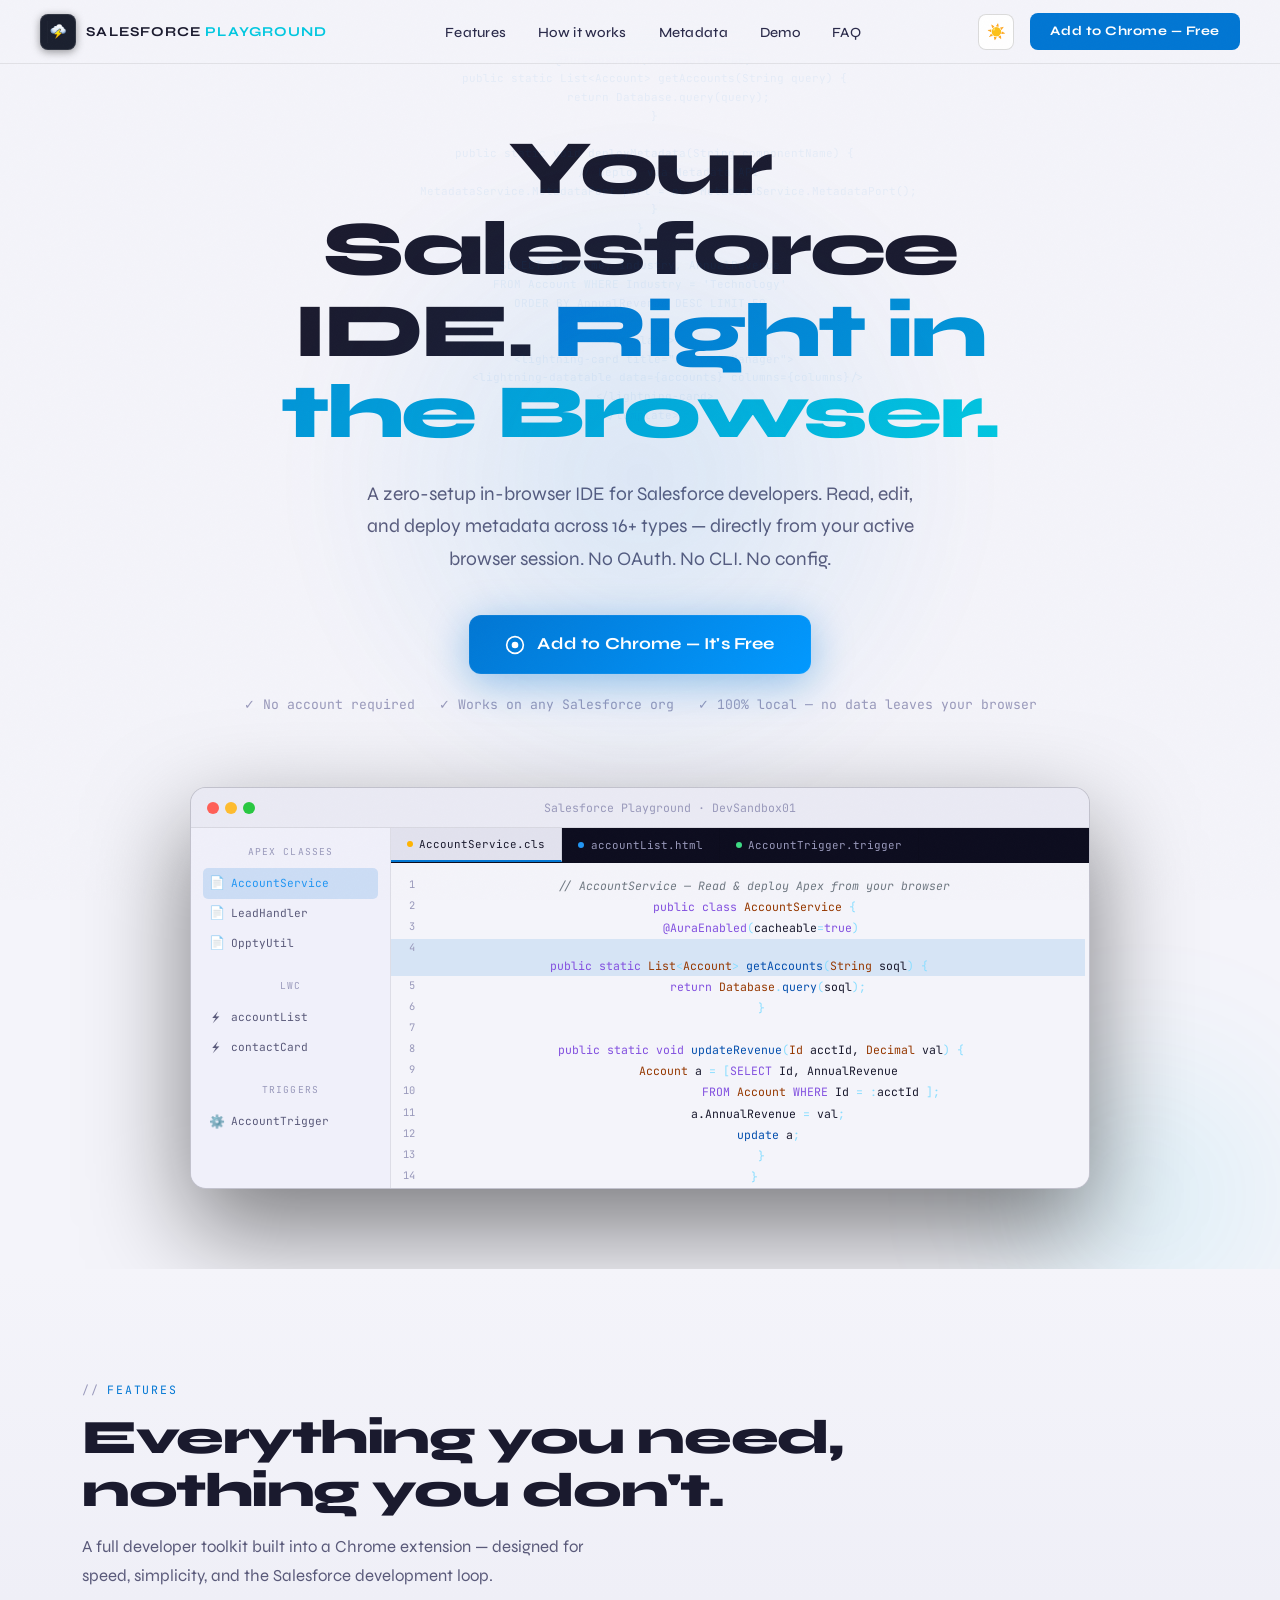
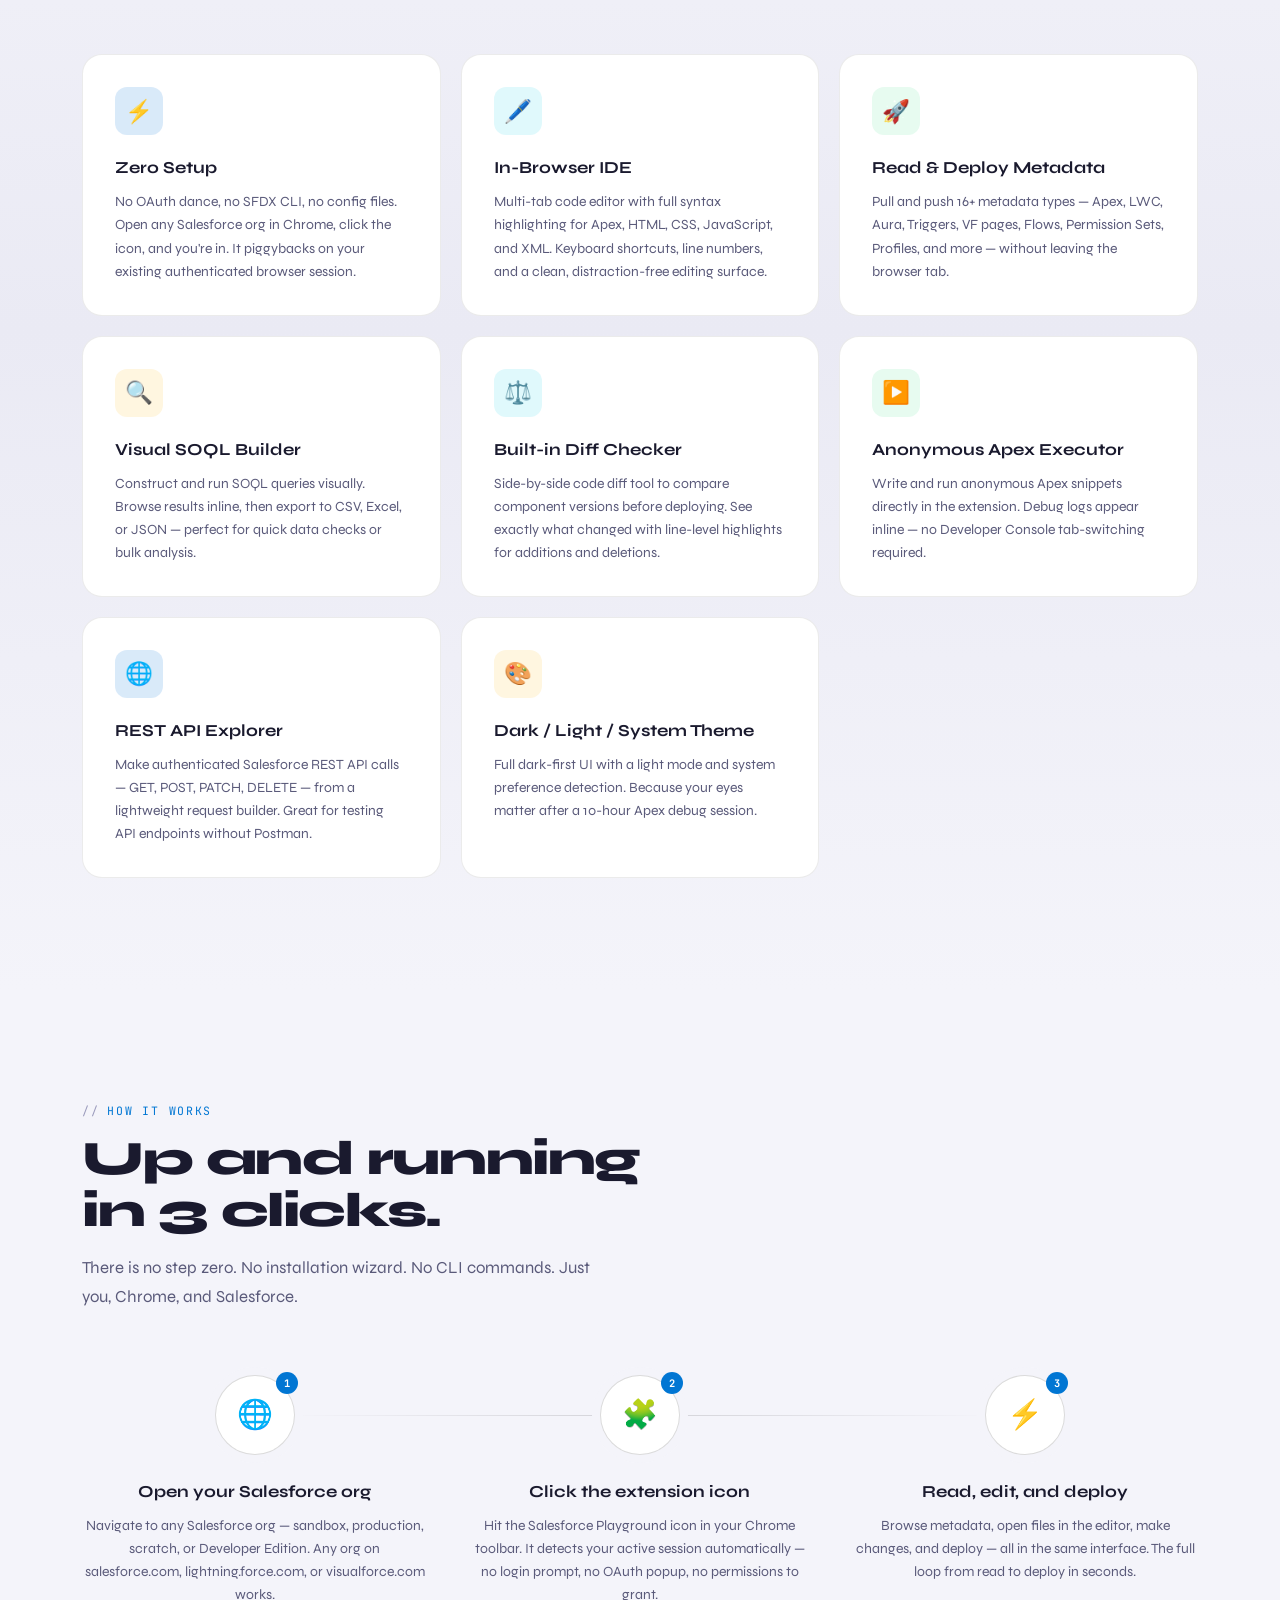
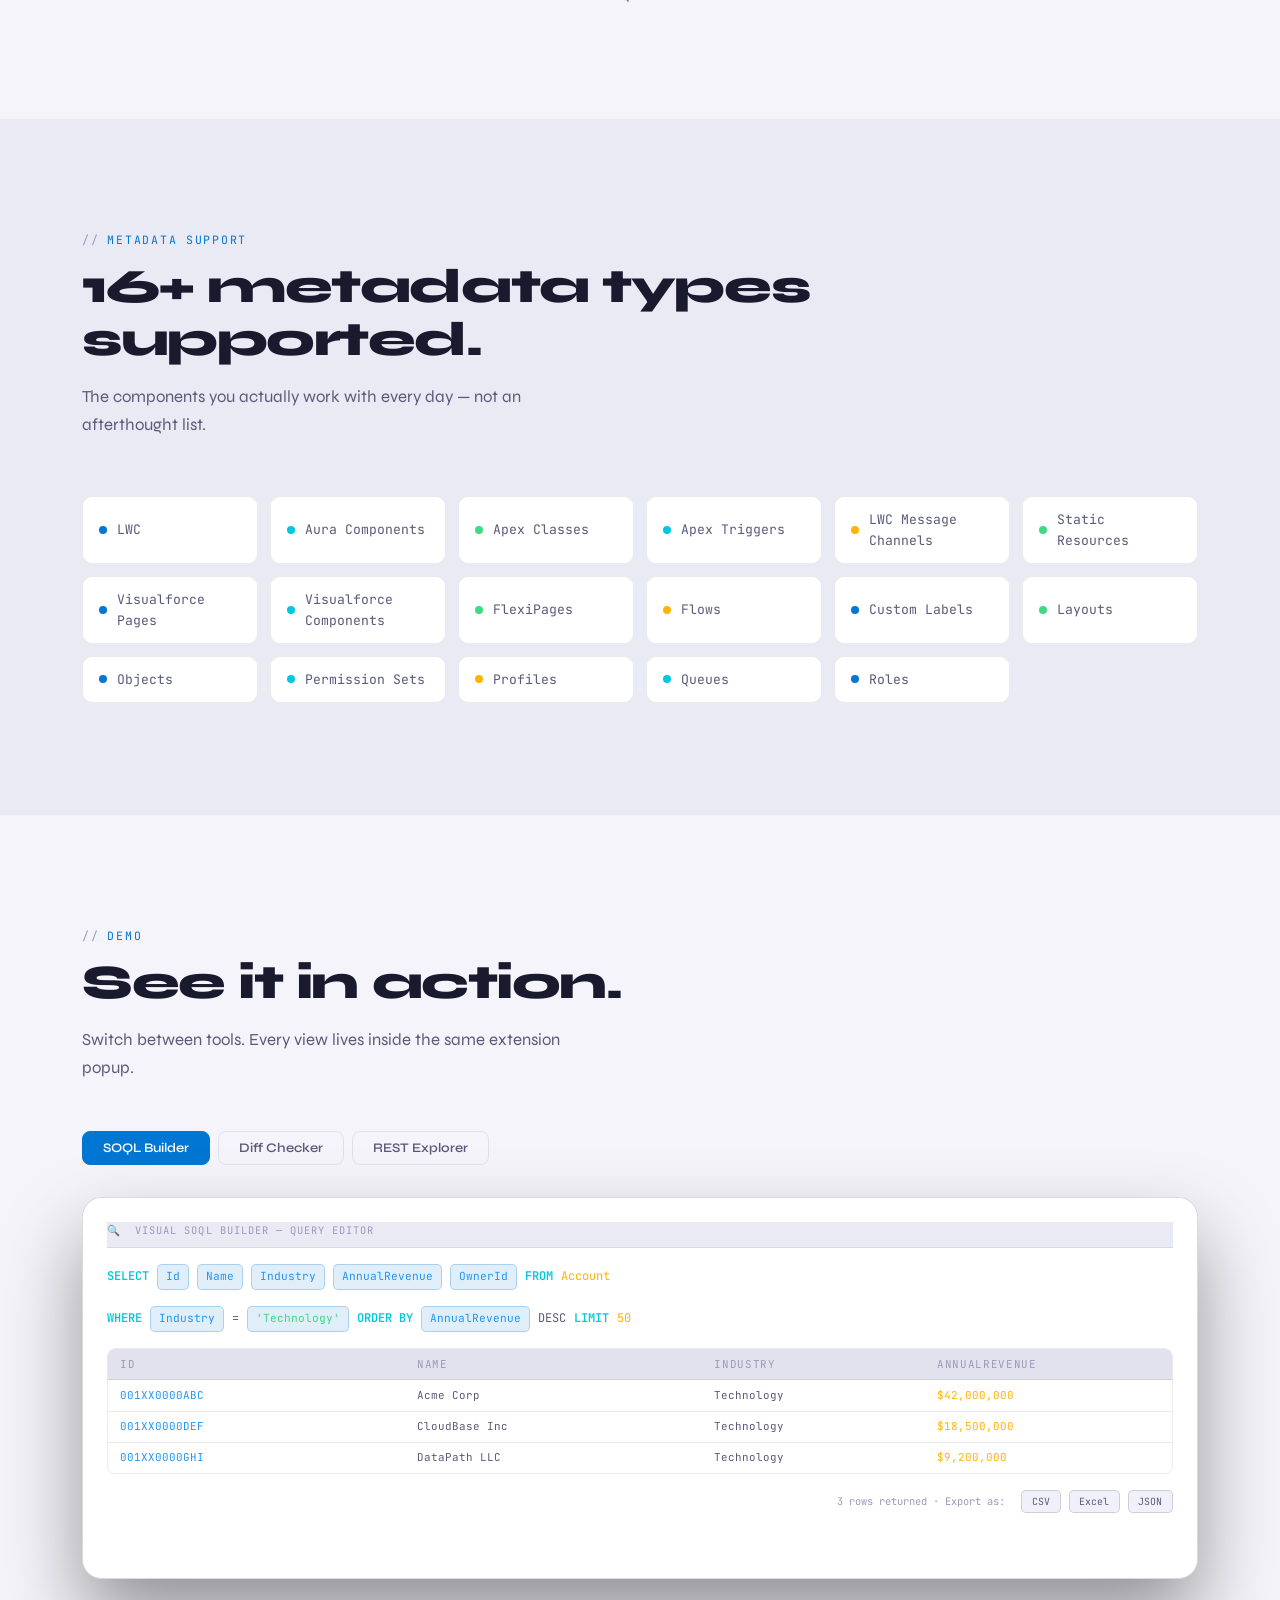
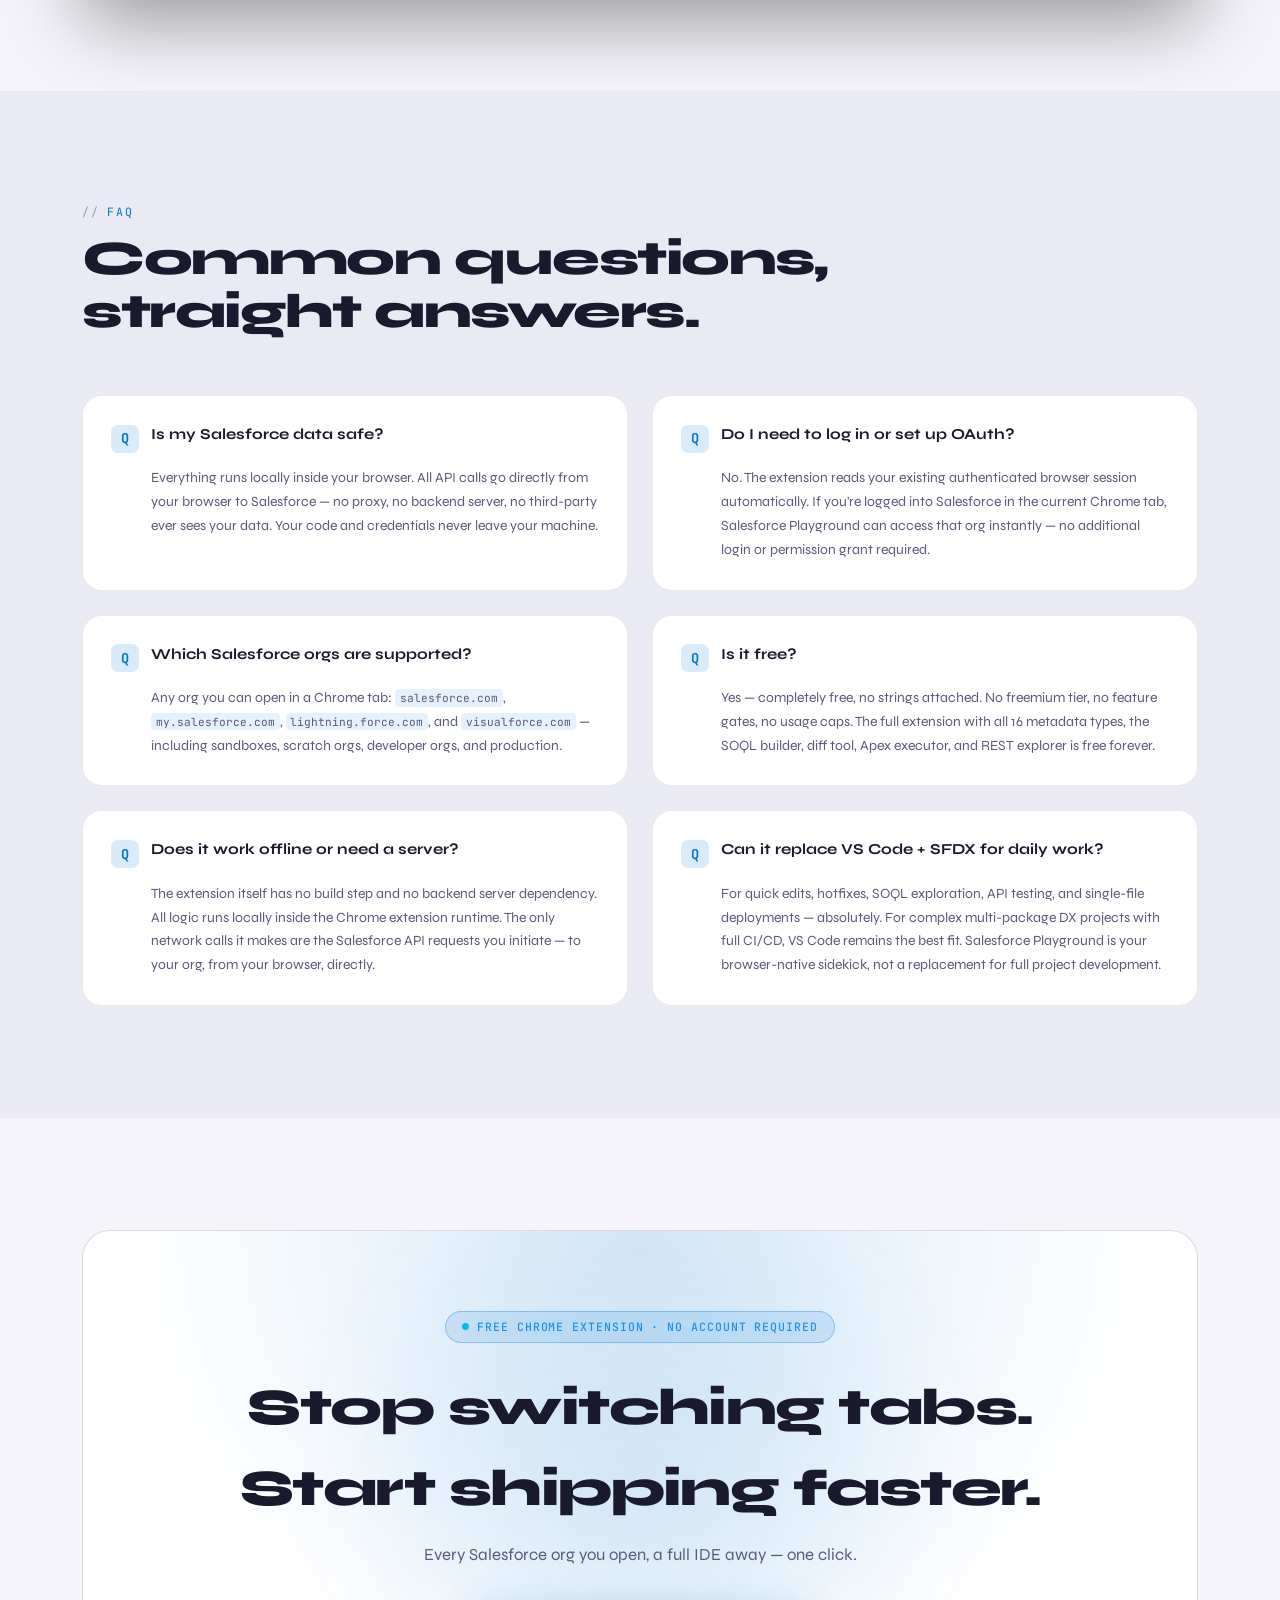
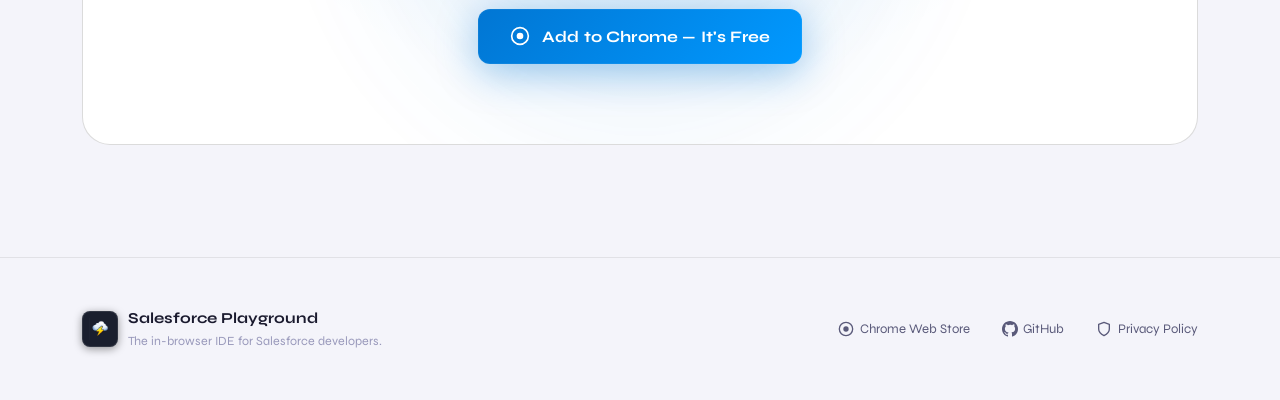
==== commit 53fd6ac9: "new version Update" ====
--- a/index.html
+++ b/index.html
@@ -8,8 +8,8 @@
 <link rel="preconnect" href="https://fonts.googleapis.com"/>
 <link rel="preconnect" href="https://fonts.gstatic.com" crossorigin/>
 <link href="https://fonts.googleapis.com/css2?family=JetBrains+Mono:wght@300;400;500;700&family=Syne:wght@400;600;700;800&display=swap" rel="stylesheet"/>
-
-<link rel="stylesheet" href="style.css"/>
+<link rel="icon" type="image/png" href="assets/img/favicon.png"/>
+<link rel="stylesheet" href="assets/css/style.css"/>
 </head>
 
 <body>
@@ -18,10 +18,7 @@
 <nav id="navbar">
   <a href="#" class="nav-logo" aria-label="Salesforce Playground">
     <div class="nav-logo-icon">
-      <svg width="20" height="20" viewBox="0 0 24 24" fill="none" xmlns="http://www.w3.org/2000/svg">
-        <path d="M12 3C9.5 3 7.5 4.5 6.7 6.6C5.6 6.2 4.3 6.6 3.5 7.5C2.6 8.5 2.5 10 3.2 11.1C2.5 11.6 2 12.5 2 13.5C2 15.4 3.6 17 5.5 17H18.5C20.4 17 22 15.4 22 13.5C22 12 21 10.8 19.6 10.3C19.8 9.8 20 9.3 20 8.7C20 6.6 18.3 5 16.2 5C15.6 5 15 5.2 14.5 5.5C13.9 4 13 3 12 3Z" fill="#8899aa" opacity="0.6"/>
-        <path d="M13 11H16L11 21V14H8L13 4V11Z" fill="#f97316"/>
-      </svg>
+      <img src="assets/img/favicon.png" width="22" height="22" alt="Salesforce Playground icon"/>
     </div>
     <span class="nav-logo-text"><span class="logo-sf">SALESFORCE</span> <span class="logo-pg">PLAYGROUND</span></span>
   </a>
@@ -511,7 +508,9 @@
   <div class="container">
     <div class="footer-inner">
       <div class="footer-brand">
-        <div class="nav-logo-icon" style="width:36px;height:36px;font-size:16px;">⚡</div>
+        <div class="nav-logo-icon" style="width:36px;height:36px;">
+        <img src="assets/img/favicon.png" width="22" height="22" alt="Salesforce Playground logo"/>
+      </div>
         <div class="footer-brand-text">
           <strong>Salesforce Playground</strong>
           <small>The in-browser IDE for Salesforce developers.</small>
@@ -536,7 +535,7 @@
 </footer>
 
 
-<script src="script.js"></script>
+<script src="assets/js/script.js"></script>
 
 </body>
 </html>
--- a/assets/css/style.css
+++ b/assets/css/style.css
@@ -0,0 +1,709 @@
+/* ─── RESET & TOKENS ──────────────────────────────────────────── */
+*, *::before, *::after { box-sizing: border-box; margin: 0; padding: 0; }
+html { scroll-padding-top: 64px; }
+section[id] { scroll-margin-top: 64px; }
+
+:root {
+  --bg:        #0B0B16;
+  --bg2:       #0F0F1F;
+  --bg3:       #141428;
+  --surface:   #181830;
+  --surface2:  #1E1E3C;
+  --border:    rgba(255,255,255,0.07);
+  --border2:   rgba(255,255,255,0.12);
+  --blue:      #0176D3;
+  --blue-glow: rgba(1,118,211,0.35);
+  --blue-light:#2196F3;
+  --cyan:      #00C8E0;
+  --green:     #3DDB84;
+  --amber:     #FFB400;
+  --text:      #E8E8F0;
+  --text-muted:#8888A8;
+  --text-dim:  #555570;
+  --mono:      'JetBrains Mono', monospace;
+  --sans:      'Syne', sans-serif;
+  --r:         12px;
+  --r2:        20px;
+  --transition: 0.3s cubic-bezier(0.25,0.8,0.25,1);
+}
+
+[data-theme="light"] {
+  --bg:        #F4F4FA;
+  --bg2:       #EAEAF4;
+  --bg3:       #E2E2EE;
+  --surface:   #FFFFFF;
+  --surface2:  #F0F0FA;
+  --border:    rgba(0,0,0,0.08);
+  --border2:   rgba(0,0,0,0.14);
+  --text:      #1A1A2E;
+  --text-muted:#5A5A7A;
+  --text-dim:  #9999BB;
+}
+
+html { scroll-behavior: smooth; font-size: 16px; }
+
+body {
+  font-family: var(--sans);
+  background: var(--bg);
+  color: var(--text);
+  overflow-x: hidden;
+  line-height: 1.6;
+}
+
+/* ─── SCROLLBAR ───────────────────────────────────────────────── */
+::-webkit-scrollbar { width: 6px; }
+::-webkit-scrollbar-track { background: var(--bg); }
+::-webkit-scrollbar-thumb { background: var(--surface2); border-radius: 3px; }
+::-webkit-scrollbar-thumb:hover { background: var(--blue); }
+
+/* ─── SELECTION ───────────────────────────────────────────────── */
+::selection { background: rgba(1,118,211,0.4); color: #fff; }
+
+/* ─── NOISE OVERLAY ───────────────────────────────────────────── */
+body::before {
+  content:'';
+  position:fixed; inset:0; pointer-events:none; z-index:999;
+  opacity:.025;
+  background-image: url("data:image/svg+xml,%3Csvg viewBox='0 0 200 200' xmlns='http://www.w3.org/2000/svg'%3E%3Cfilter id='n'%3E%3CfeTurbulence type='fractalNoise' baseFrequency='0.75' numOctaves='4' stitchTiles='stitch'/%3E%3C/filter%3E%3Crect width='100%25' height='100%25' filter='url(%23n)'/%3E%3C/svg%3E");
+  background-repeat: repeat;
+  background-size: 150px 150px;
+}
+
+/* ─── CODE BG MOTIF ───────────────────────────────────────────── */
+.code-bg {
+  position:absolute; inset:0; overflow:hidden; pointer-events:none;
+  opacity:.04;
+  font-family: var(--mono);
+  font-size:11px;
+  line-height:1.7;
+  color: var(--blue-light);
+  white-space:pre;
+  padding:2rem;
+  user-select:none;
+}
+
+/* ─── NAV ─────────────────────────────────────────────────────── */
+nav {
+  position:fixed; top:0; left:0; right:0; z-index:100;
+  display:flex; align-items:center; justify-content:space-between;
+  padding:0 2.5rem;
+  height:64px;
+  background: rgba(11,11,22,0.8);
+  backdrop-filter: blur(16px) saturate(1.5);
+  border-bottom: 1px solid var(--border);
+  transition: var(--transition);
+}
+[data-theme="light"] nav { background: rgba(244,244,250,0.85); }
+[data-theme="light"] .nav-links a { color: #2a2a4a; }
+[data-theme="light"] .nav-links a:hover { color: #0176D3; }
+
+.nav-logo {
+  display:flex; align-items:center; gap:.65rem;
+  text-decoration:none; color:var(--text);
+}
+.nav-logo-icon {
+  width:36px; height:36px;
+  background: #1a1f2e;
+  border:1px solid rgba(255,255,255,0.1);
+  border-radius:8px;
+  display:flex; align-items:center; justify-content:center;
+  box-shadow: 0 2px 8px rgba(0,0,0,0.4);
+}
+.nav-logo-text {
+  font-size:.85rem; font-weight:700;
+  letter-spacing:.08em;
+  line-height:1;
+}
+.logo-sf { color: var(--text); }
+.logo-pg { color: var(--cyan); }
+
+.nav-links {
+  display:flex; align-items:center; gap:2rem;
+  list-style:none;
+}
+.nav-links a {
+  text-decoration:none; color:var(--text-muted); font-size:.875rem;
+  font-weight:500; letter-spacing:.02em;
+  transition: color var(--transition);
+}
+.nav-links a:hover { color:var(--text); }
+
+.nav-actions { display:flex; align-items:center; gap:1rem; }
+
+.btn-theme {
+  width:36px; height:36px; border-radius:8px;
+  background: var(--surface); border: 1px solid var(--border2);
+  cursor:pointer; display:flex; align-items:center; justify-content:center;
+  transition: var(--transition); font-size:15px;
+}
+.btn-theme:hover { background:var(--surface2); border-color:var(--blue); }
+
+.btn-cta-sm {
+  padding:.5rem 1.25rem; border-radius:8px;
+  background: var(--blue); color:#fff; text-decoration:none;
+  font-size:.82rem; font-weight:700; letter-spacing:.04em;
+  border:none; cursor:pointer;
+  transition: var(--transition);
+  white-space:nowrap;
+}
+.btn-cta-sm:hover { background:#0186F0; box-shadow: 0 0 24px var(--blue-glow); }
+
+.nav-hamburger { display:none; background:none; border:none; cursor:pointer; padding:8px; }
+.nav-hamburger span {
+  display:block; width:22px; height:2px;
+  background:var(--text); border-radius:2px; margin:4px 0;
+  transition: var(--transition);
+}
+
+@media(max-width:768px){
+  .nav-links { display:none; }
+  .nav-hamburger { display:block; }
+  .btn-cta-sm { font-size:.78rem; padding:.45rem 1rem; }
+}
+
+/* ─── SECTIONS ────────────────────────────────────────────────── */
+section { position:relative; }
+
+.container { max-width:1180px; margin:0 auto; padding:0 2rem; }
+
+/* ─── HERO ────────────────────────────────────────────────────── */
+#hero {
+  min-height:100vh;
+  display:flex; flex-direction:column; align-items:center; justify-content:center;
+  text-align:center;
+  padding:8rem 2rem 5rem;
+  overflow:hidden;
+}
+
+.hero-glow {
+  position:absolute; top:10%; left:50%; transform:translateX(-50%);
+  width:700px; height:700px; pointer-events:none;
+  background: radial-gradient(ellipse at center, rgba(1,118,211,0.18) 0%, transparent 70%);
+  filter:blur(40px);
+}
+.hero-glow2 {
+  position:absolute; bottom:-10%; right:-5%;
+  width:400px; height:400px; pointer-events:none;
+  background: radial-gradient(ellipse, rgba(0,200,224,0.1) 0%, transparent 70%);
+  filter:blur(60px);
+}
+
+.hero-badge {
+  display:inline-flex; align-items:center; gap:.5rem;
+  padding:.35rem 1rem; border-radius:100px;
+  background: rgba(1,118,211,0.12); border:1px solid rgba(1,118,211,0.3);
+  font-family:var(--mono); font-size:.72rem; font-weight:500;
+  color:var(--blue-light); letter-spacing:.08em; text-transform:uppercase;
+  margin-bottom:2rem;
+}
+.hero-badge::before { content:''; width:7px; height:7px; border-radius:50%; background:var(--cyan); animation:pulse 2s infinite; }
+@keyframes pulse { 0%,100%{opacity:1;transform:scale(1)} 50%{opacity:.5;transform:scale(1.3)} }
+
+.hero-headline {
+  font-size:clamp(2.8rem,6vw,5.2rem);
+  font-weight:800; line-height:1.06; letter-spacing:-.03em;
+  max-width:820px; margin:0 auto 1.5rem;
+}
+.hero-headline .accent {
+  background: linear-gradient(135deg, var(--blue) 0%, var(--cyan) 100%);
+  -webkit-background-clip:text; -webkit-text-fill-color:transparent; background-clip:text;
+}
+
+.hero-sub {
+  font-size:clamp(1rem,2vw,1.2rem); color:var(--text-muted);
+  max-width:560px; margin:0 auto 2.5rem; line-height:1.7; font-weight:400;
+}
+
+.btn-hero {
+  display:inline-flex; align-items:center; gap:.75rem;
+  padding:1rem 2.25rem; border-radius:12px;
+  background: linear-gradient(135deg, var(--blue) 0%, #0199FF 100%);
+  color:#fff; text-decoration:none; font-size:1.05rem; font-weight:700;
+  letter-spacing:.01em; border:none; cursor:pointer;
+  box-shadow: 0 8px 40px rgba(1,118,211,0.4), 0 0 0 1px rgba(255,255,255,0.05) inset;
+  transition: var(--transition);
+  position:relative; overflow:hidden;
+}
+.btn-hero::before {
+  content:''; position:absolute; top:-50%; left:-50%; width:200%; height:200%;
+  background: linear-gradient(135deg, transparent 40%, rgba(255,255,255,0.08) 50%, transparent 60%);
+  transform:translateX(-100%) rotate(30deg);
+  transition: transform .6s ease;
+}
+.btn-hero:hover::before { transform:translateX(100%) rotate(30deg); }
+.btn-hero:hover { transform:translateY(-2px); box-shadow:0 12px 50px rgba(1,118,211,0.5); }
+
+.btn-hero svg { width:20px; height:20px; }
+
+.hero-meta {
+  display:flex; align-items:center; gap:1.5rem; margin-top:1.25rem;
+  justify-content:center; color:var(--text-dim); font-size:.82rem;
+  font-family:var(--mono);
+}
+.hero-meta span { display:flex; align-items:center; gap:.4rem; }
+
+/* IDE MOCKUP */
+.hero-mockup {
+  margin-top:4.5rem; width:100%; max-width:900px;
+  border-radius:16px; overflow:hidden;
+  border:1px solid var(--border2);
+  box-shadow: 0 40px 100px rgba(0,0,0,0.5), 0 0 0 1px rgba(255,255,255,0.04) inset;
+  position:relative;
+  background: var(--bg3);
+}
+.mockup-titlebar {
+  height:40px; background:#0D0D20;
+  display:flex; align-items:center; padding:0 1rem; gap:.75rem;
+  border-bottom:1px solid var(--border);
+}
+.mockup-dots { display:flex; gap:6px; }
+.mockup-dots span {
+  width:12px; height:12px; border-radius:50%;
+}
+.mockup-dots span:nth-child(1){ background:#FF5F57; }
+.mockup-dots span:nth-child(2){ background:#FEBC2E; }
+.mockup-dots span:nth-child(3){ background:#28C840; }
+.mockup-title { font-family:var(--mono); font-size:.72rem; color:var(--text-dim); margin-left:auto; margin-right:auto; }
+
+.mockup-body {
+  display:grid; grid-template-columns:200px 1fr;
+  height:360px; font-family:var(--mono); font-size:.75rem;
+}
+@media(max-width:600px){ .mockup-body { grid-template-columns:1fr; height:auto; } }
+
+.mockup-sidebar {
+  background:#0A0A18; border-right:1px solid var(--border);
+  padding:.75rem;
+  overflow:hidden;
+}
+.sidebar-section { margin-bottom:1rem; }
+.sidebar-label {
+  font-size:.6rem; letter-spacing:.12em; text-transform:uppercase;
+  color:var(--text-dim); margin-bottom:.4rem; padding:.2rem .25rem;
+}
+.sidebar-item {
+  display:flex; align-items:center; gap:.5rem; padding:.3rem .4rem;
+  border-radius:5px; color:var(--text-muted); cursor:pointer;
+  font-size:.7rem; transition:var(--transition);
+}
+.sidebar-item:hover, .sidebar-item.active { background:rgba(1,118,211,0.15); color:var(--text); }
+.sidebar-item.active { color:var(--blue-light); }
+.sidebar-icon { font-size:.8rem; width:14px; text-align:center; }
+
+.mockup-editor { display:flex; flex-direction:column; }
+.editor-tabs {
+  display:flex; background:#0C0C1E; border-bottom:1px solid var(--border);
+  overflow-x:auto; flex-shrink:0;
+}
+.editor-tab {
+  padding:.45rem 1rem; font-size:.68rem; color:var(--text-dim); white-space:nowrap;
+  border-right:1px solid var(--border); cursor:pointer; transition:var(--transition);
+  display:flex; align-items:center; gap:.4rem;
+}
+.editor-tab.active { color:var(--text); background:var(--bg3); border-bottom:2px solid var(--blue); }
+.editor-tab:hover:not(.active) { color:var(--text-muted); background:rgba(255,255,255,0.03); }
+.tab-dot { width:6px;height:6px;border-radius:50%; }
+
+.code-area {
+  flex:1; overflow:hidden; padding:.75rem 0; position:relative;
+  background: var(--bg3);
+}
+.code-line {
+  display:flex; align-items:flex-start; padding:.05rem 0;
+  animation: fadeInLine .4s ease both;
+}
+@keyframes fadeInLine { from{opacity:0;transform:translateX(-8px)} to{opacity:1;transform:none} }
+.ln { 
+  width:36px; text-align:right; padding-right:.75rem;
+  color:var(--text-dim); font-size:.65rem; line-height:1.7; flex-shrink:0; user-select:none;
+}
+.code-content { font-size:.72rem; line-height:1.7; flex:1; padding-right:.5rem; }
+.kw { color:#C792EA; } .fn { color:#82AAFF; } .str { color:#C3E88D; }
+.cm { color:#546E7A; font-style:italic; } .num { color:#F78C6C; }
+.cls { color:#FFCB6B; } .op { color:#89DDFF; } .tx { color:var(--text); }
+.hl { background:rgba(1,118,211,0.12); display:block; width:100%; margin:0 -4px; padding:0 4px; }
+
+.editor-status {
+  height:24px; background:#060611; border-top:1px solid var(--border);
+  display:flex; align-items:center; padding:0 .75rem; gap:1rem;
+  font-size:.6rem; color:var(--text-dim); flex-shrink:0;
+}
+.status-pill {
+  padding:.1rem .45rem; border-radius:3px; font-size:.58rem;
+  background:rgba(61,219,132,0.15); color:var(--green); letter-spacing:.06em;
+}
+.status-pill.blue { background:rgba(1,118,211,0.15); color:var(--blue-light); }
+
+/* ─── FEATURES ────────────────────────────────────────────────── */
+#features {
+  padding:7rem 0;
+  background: linear-gradient(180deg, var(--bg) 0%, var(--bg2) 50%, var(--bg) 100%);
+}
+
+.section-label {
+  font-family:var(--mono); font-size:.72rem; letter-spacing:.15em; text-transform:uppercase;
+  color:var(--blue); margin-bottom:.75rem; display:flex; align-items:center; gap:.5rem;
+}
+.section-label::before { content:'//'; color:var(--text-dim); }
+
+.section-title {
+  font-size:clamp(2rem,4vw,3rem); font-weight:800; letter-spacing:-.03em;
+  line-height:1.1; margin-bottom:1rem;
+}
+.section-sub {
+  color:var(--text-muted); font-size:1.05rem; max-width:520px; line-height:1.7;
+}
+
+.features-grid {
+  margin-top:4rem;
+  display:grid; grid-template-columns:repeat(auto-fill, minmax(300px,1fr)); gap:1.25rem;
+}
+
+.feature-card {
+  background: var(--surface);
+  border:1px solid var(--border);
+  border-radius:var(--r2);
+  padding:2rem;
+  position:relative; overflow:hidden;
+  transition: var(--transition);
+  cursor:default;
+}
+.feature-card::before {
+  content:''; position:absolute; inset:0; border-radius:var(--r2);
+  background: radial-gradient(ellipse at top left, rgba(1,118,211,0.08) 0%, transparent 60%);
+  opacity:0; transition: opacity var(--transition);
+}
+.feature-card:hover { transform:translateY(-3px); border-color:rgba(1,118,211,0.3); box-shadow:0 20px 60px rgba(0,0,0,0.3); }
+.feature-card:hover::before { opacity:1; }
+
+.feature-icon {
+  width:48px; height:48px; border-radius:12px;
+  display:flex; align-items:center; justify-content:center; font-size:1.4rem;
+  margin-bottom:1.25rem;
+  position:relative; z-index:1;
+}
+.feature-title { font-size:1.05rem; font-weight:700; margin-bottom:.5rem; position:relative; z-index:1; }
+.feature-desc { font-size:.875rem; color:var(--text-muted); line-height:1.65; position:relative; z-index:1; }
+
+.fi-blue  { background:rgba(1,118,211,0.15); }
+.fi-cyan  { background:rgba(0,200,224,0.12); }
+.fi-green { background:rgba(61,219,132,0.12); }
+.fi-amber { background:rgba(255,180,0,0.12); }
+
+/* ─── HOW IT WORKS ────────────────────────────────────────────── */
+#how {
+  padding:7rem 0;
+  overflow:hidden;
+}
+
+.steps {
+  display:grid; grid-template-columns:repeat(3,1fr); gap:2.5rem;
+  margin-top:4rem; position:relative;
+}
+.steps::before {
+  content:''; position:absolute; top:40px; left:calc(16.666% + 20px); right:calc(16.666% + 20px);
+  height:1px; background:linear-gradient(90deg, transparent, var(--border2), transparent);
+  z-index:0;
+}
+
+.step {
+  text-align:center; position:relative; z-index:1;
+  display:flex; flex-direction:column; align-items:center;
+}
+.step-num {
+  width:80px; height:80px; border-radius:50%;
+  background: var(--surface);
+  border:1px solid var(--border2);
+  display:flex; align-items:center; justify-content:center;
+  font-size:1.8rem; margin-bottom:1.5rem;
+  position:relative;
+  box-shadow: 0 0 0 8px var(--bg);
+  transition: var(--transition);
+}
+.step:hover .step-num {
+  border-color:var(--blue);
+  box-shadow: 0 0 0 8px var(--bg), 0 0 30px var(--blue-glow);
+}
+.step-counter {
+  position:absolute; top:-4px; right:-4px;
+  width:22px; height:22px; border-radius:50%;
+  background: var(--blue); color:#fff;
+  font-family:var(--mono); font-size:.65rem; font-weight:700;
+  display:flex; align-items:center; justify-content:center;
+}
+.step-title { font-size:1.05rem; font-weight:700; margin-bottom:.5rem; }
+.step-desc { font-size:.875rem; color:var(--text-muted); line-height:1.65; }
+
+@media(max-width:680px){
+  .steps { grid-template-columns:1fr; gap:2rem; }
+  .steps::before { display:none; }
+}
+
+/* ─── METADATA TYPES ─────────────────────────────────────────── */
+#metadata {
+  padding:7rem 0;
+  background: var(--bg2);
+}
+
+.meta-grid {
+  display:grid;
+  grid-template-columns:repeat(auto-fill, minmax(160px,1fr));
+  gap:.75rem; margin-top:3.5rem;
+}
+
+.meta-chip {
+  display:flex; align-items:center; gap:.6rem;
+  padding:.75rem 1rem; border-radius:10px;
+  background: var(--surface); border:1px solid var(--border);
+  font-size:.82rem; font-family:var(--mono); color:var(--text-muted);
+  transition: var(--transition);
+  cursor:default;
+}
+.meta-chip:hover { border-color:var(--blue); color:var(--text); background:rgba(1,118,211,0.07); transform:scale(1.03); }
+.meta-chip-dot { width:8px; height:8px; border-radius:50%; background:var(--blue); flex-shrink:0; }
+.meta-chip:nth-child(2n) .meta-chip-dot { background:var(--cyan); }
+.meta-chip:nth-child(3n) .meta-chip-dot { background:var(--green); }
+.meta-chip:nth-child(5n) .meta-chip-dot { background:var(--amber); }
+
+/* ─── SCREENSHOTS ─────────────────────────────────────────────── */
+#screenshots {
+  padding:7rem 0;
+}
+
+.screenshots-tabs {
+  display:flex; gap:.5rem; margin-top:3rem; margin-bottom:2rem;
+}
+.stab {
+  padding:.5rem 1.25rem; border-radius:8px; border:1px solid var(--border);
+  background:transparent; color:var(--text-muted); font-family:var(--sans);
+  font-size:.82rem; font-weight:600; cursor:pointer; transition:var(--transition);
+}
+.stab.active, .stab:hover { background:var(--blue); border-color:var(--blue); color:#fff; }
+
+.screenshot-frame {
+  border-radius:var(--r2); overflow:hidden;
+  border:1px solid var(--border2);
+  background: var(--surface);
+  box-shadow: 0 40px 80px rgba(0,0,0,0.4);
+  min-height:380px;
+  display:flex; align-items:center; justify-content:center;
+  position:relative;
+}
+
+.screenshot-panel {
+  display:none; width:100%; height:100%; min-height:380px;
+  align-items:stretch;
+}
+.screenshot-panel.active { display:flex; }
+
+/* SOQL Panel */
+.soql-wrap {
+  width:100%; padding:1.5rem; font-family:var(--mono); display:flex; flex-direction:column; gap:1rem;
+}
+.soql-builder-header {
+  font-size:.65rem; letter-spacing:.1em; text-transform:uppercase; color:var(--text-dim);
+  border-bottom:1px solid var(--border); padding-bottom:.5rem;
+  display:flex; align-items:center; gap:.5rem;
+}
+.soql-row {
+  display:flex; flex-wrap:wrap; gap:.5rem; align-items:center; font-size:.75rem;
+}
+.soql-kw { color:var(--cyan); font-weight:600; }
+.soql-field {
+  background:rgba(1,118,211,0.12); border:1px solid rgba(1,118,211,0.25);
+  color:var(--blue-light); padding:.2rem .5rem; border-radius:5px; font-size:.7rem;
+}
+.soql-obj { color:var(--amber); }
+.soql-table {
+  border:1px solid var(--border); border-radius:8px; overflow:hidden; font-size:.68rem;
+}
+.soql-table-head {
+  display:grid; grid-template-columns:2fr 2fr 1.5fr 1.5fr;
+  background:#0A0A18; border-bottom:1px solid var(--border); padding:.4rem .75rem;
+  color:var(--text-dim); letter-spacing:.06em; text-transform:uppercase;
+}
+.soql-table-row {
+  display:grid; grid-template-columns:2fr 2fr 1.5fr 1.5fr;
+  padding:.4rem .75rem; border-bottom:1px solid var(--border); color:var(--text-muted);
+  transition:var(--transition);
+}
+.soql-table-row:hover { background:rgba(1,118,211,0.05); }
+.soql-table-row:last-child { border:none; }
+.soql-export { display:flex; gap:.5rem; justify-content:flex-end; }
+.export-btn {
+  padding:.25rem .6rem; border-radius:5px; border:1px solid var(--border2);
+  background:var(--surface2); color:var(--text-muted); font-family:var(--mono);
+  font-size:.62rem; cursor:pointer; transition:var(--transition);
+}
+.export-btn:hover { border-color:var(--green); color:var(--green); }
+
+/* DIFF Panel */
+.diff-wrap {
+  width:100%; display:grid; grid-template-columns:1fr 1fr; font-family:var(--mono); font-size:.68rem;
+}
+.diff-panel { display:flex; flex-direction:column; }
+.diff-header {
+  background:#0A0A18; padding:.5rem 1rem;
+  font-size:.62rem; color:var(--text-dim); letter-spacing:.06em;
+  border-bottom:1px solid var(--border);
+  display:flex; align-items:center; gap:.5rem;
+}
+.diff-panel:first-child .diff-header { border-right:1px solid var(--border); }
+.diff-header .tag { padding:.1rem .4rem; border-radius:4px; font-size:.58rem; }
+.diff-header .tag.old { background:rgba(255,80,80,0.15); color:#FF8080; }
+.diff-header .tag.new { background:rgba(61,219,132,0.15); color:var(--green); }
+.diff-lines { flex:1; padding:.5rem 0; }
+.diff-line {
+  display:flex; gap:.5rem; padding:.1rem .75rem; line-height:1.65;
+}
+.diff-line.del { background:rgba(255,80,80,0.08); }
+.diff-line.add { background:rgba(61,219,132,0.08); }
+.diff-ln { width:28px; text-align:right; color:var(--text-dim); flex-shrink:0; }
+.diff-sig { width:12px; flex-shrink:0; }
+.diff-line.del .diff-sig { color:#FF8080; }
+.diff-line.add .diff-sig { color:var(--green); }
+.diff-line.del .diff-code { color:#FF8080; }
+.diff-line.add .diff-code { color:var(--green); }
+.diff-panel:first-child .diff-lines { border-right:1px solid var(--border); }
+.diff-code { flex:1; }
+
+/* REST Panel */
+.rest-wrap { width:100%; padding:1.5rem; font-family:var(--mono); display:flex; flex-direction:column; gap:1rem; }
+.rest-url-bar {
+  display:flex; align-items:center; gap:.5rem;
+  background:#0A0A18; border:1px solid var(--border2);
+  border-radius:8px; padding:.5rem .75rem; overflow:hidden;
+}
+.rest-method {
+  padding:.2rem .5rem; border-radius:4px; font-size:.7rem; font-weight:700;
+  background:rgba(61,219,132,0.15); color:var(--green); flex-shrink:0;
+}
+.rest-url { font-size:.72rem; color:var(--cyan); flex:1; }
+.rest-send {
+  padding:.25rem .75rem; border-radius:5px;
+  background:var(--blue); color:#fff; border:none;
+  font-family:var(--mono); font-size:.68rem; cursor:pointer;
+}
+.rest-body {
+  background:#0A0A18; border:1px solid var(--border);
+  border-radius:8px; padding:1rem; font-size:.7rem; flex:1;
+}
+.rest-response {
+  background:#060611; border:1px solid rgba(61,219,132,0.2);
+  border-radius:8px; padding:1rem; font-size:.7rem;
+}
+.rest-response .str { color:var(--green); }
+.rest-response .kw { color:var(--cyan); }
+.rest-response .num { color:var(--amber); }
+
+/* ─── FAQ ─────────────────────────────────────────────────────── */
+#faq {
+  padding:7rem 0;
+  background: var(--bg2);
+}
+
+.faq-grid {
+  display:grid; grid-template-columns:1fr 1fr; gap:1.5rem;
+  margin-top:3.5rem;
+}
+@media(max-width:680px){ .faq-grid { grid-template-columns:1fr; } }
+
+.faq-item {
+  background:var(--surface); border:1px solid var(--border);
+  border-radius:var(--r2); padding:1.75rem;
+  transition: var(--transition);
+}
+.faq-item:hover { border-color:rgba(1,118,211,0.3); }
+.faq-q {
+  display:flex; align-items:flex-start; gap:.75rem;
+  font-size:.95rem; font-weight:700; margin-bottom:.85rem; line-height:1.4;
+}
+.faq-q-icon {
+  width:28px; height:28px; border-radius:7px;
+  background:rgba(1,118,211,0.15); color:var(--blue);
+  display:flex; align-items:center; justify-content:center;
+  font-family:var(--mono); font-size:.85rem; font-weight:700;
+  flex-shrink:0; margin-top:.05rem;
+}
+.faq-a { font-size:.875rem; color:var(--text-muted); line-height:1.7; padding-left:calc(28px + .75rem); }
+
+/* ─── CTA BAND ────────────────────────────────────────────────── */
+#cta {
+  padding:7rem 0;
+  text-align:center;
+  position:relative; overflow:hidden;
+}
+#cta .hero-glow { top:-20%; opacity:.7; }
+
+.cta-inner {
+  position:relative; z-index:1;
+  background: var(--surface);
+  border:1px solid var(--border2);
+  border-radius:28px; padding:5rem 3rem;
+  overflow:hidden;
+}
+.cta-inner::before {
+  content:''; position:absolute; inset:0;
+  background: radial-gradient(ellipse at 50% 0%, rgba(1,118,211,0.15) 0%, transparent 65%);
+}
+.cta-title { font-size:clamp(2rem,4vw,3.2rem); font-weight:800; letter-spacing:-.03em; position:relative; z-index:1; }
+.cta-sub { color:var(--text-muted); margin:.75rem 0 2.5rem; font-size:1.05rem; position:relative; z-index:1; }
+
+/* ─── FOOTER ──────────────────────────────────────────────────── */
+footer {
+  padding:3rem 0;
+  border-top:1px solid var(--border);
+}
+.footer-inner {
+  display:flex; align-items:center; justify-content:space-between; flex-wrap:wrap; gap:1.5rem;
+}
+.footer-brand { display:flex; align-items:center; gap:.6rem; }
+.footer-brand-text { font-size:.875rem; }
+.footer-brand-text strong { display:block; font-weight:700; font-size:.95rem; }
+.footer-brand-text small { color:var(--text-dim); font-size:.78rem; }
+
+.footer-links { display:flex; align-items:center; gap:2rem; }
+.footer-links a {
+  color:var(--text-muted); text-decoration:none; font-size:.82rem;
+  transition:color var(--transition); display:flex; align-items:center; gap:.35rem;
+}
+.footer-links a:hover { color:var(--text); }
+
+/* ─── REVEAL ANIMATIONS ───────────────────────────────────────── */
+.reveal {
+  opacity:0; transform:translateY(28px);
+  transition: opacity .7s ease, transform .7s ease;
+}
+.reveal.stagger-1 { transition-delay:.1s; }
+.reveal.stagger-2 { transition-delay:.2s; }
+.reveal.stagger-3 { transition-delay:.3s; }
+.reveal.stagger-4 { transition-delay:.4s; }
+.reveal.stagger-5 { transition-delay:.5s; }
+.reveal.stagger-6 { transition-delay:.6s; }
+.reveal.stagger-7 { transition-delay:.7s; }
+.reveal.revealed { opacity:1; transform:none; }
+
+/* ─── MISC ────────────────────────────────────────────────────── */
+.text-center { text-align:center; }
+.mx-auto { margin-left:auto; margin-right:auto; }
+
+/* ─── LIGHT MODE OVERRIDES ────────────────────────────────────── */
+[data-theme="light"] .code-bg { opacity:.06; color:#0176D3; }
+[data-theme="light"] .hero-glow { opacity:.6; }
+[data-theme="light"] .mockup-titlebar { background:#EAEAF4; }
+[data-theme="light"] .mockup-sidebar { background:#F0F0FA; }
+[data-theme="light"] .mockup-dots span:nth-child(1){ background:#FF5F57; }
+[data-theme="light"] .code-area { background:#F4F4FA; }
+[data-theme="light"] .kw { color:#8250DF; }
+[data-theme="light"] .fn { color:#0550AE; }
+[data-theme="light"] .str { color:#1A7F37; }
+[data-theme="light"] .cm { color:#6E7781; }
+[data-theme="light"] .cls { color:#953800; }
+[data-theme="light"] .soql-wrap,
+[data-theme="light"] .rest-wrap { background:var(--surface); }
+[data-theme="light"] .rest-url-bar,
+[data-theme="light"] .rest-body,
+[data-theme="light"] .rest-response { background:var(--bg2); }
+[data-theme="light"] .diff-header,
+[data-theme="light"] .soql-builder-header { background:var(--bg2); }
+[data-theme="light"] .soql-table-head { background:var(--bg3); }
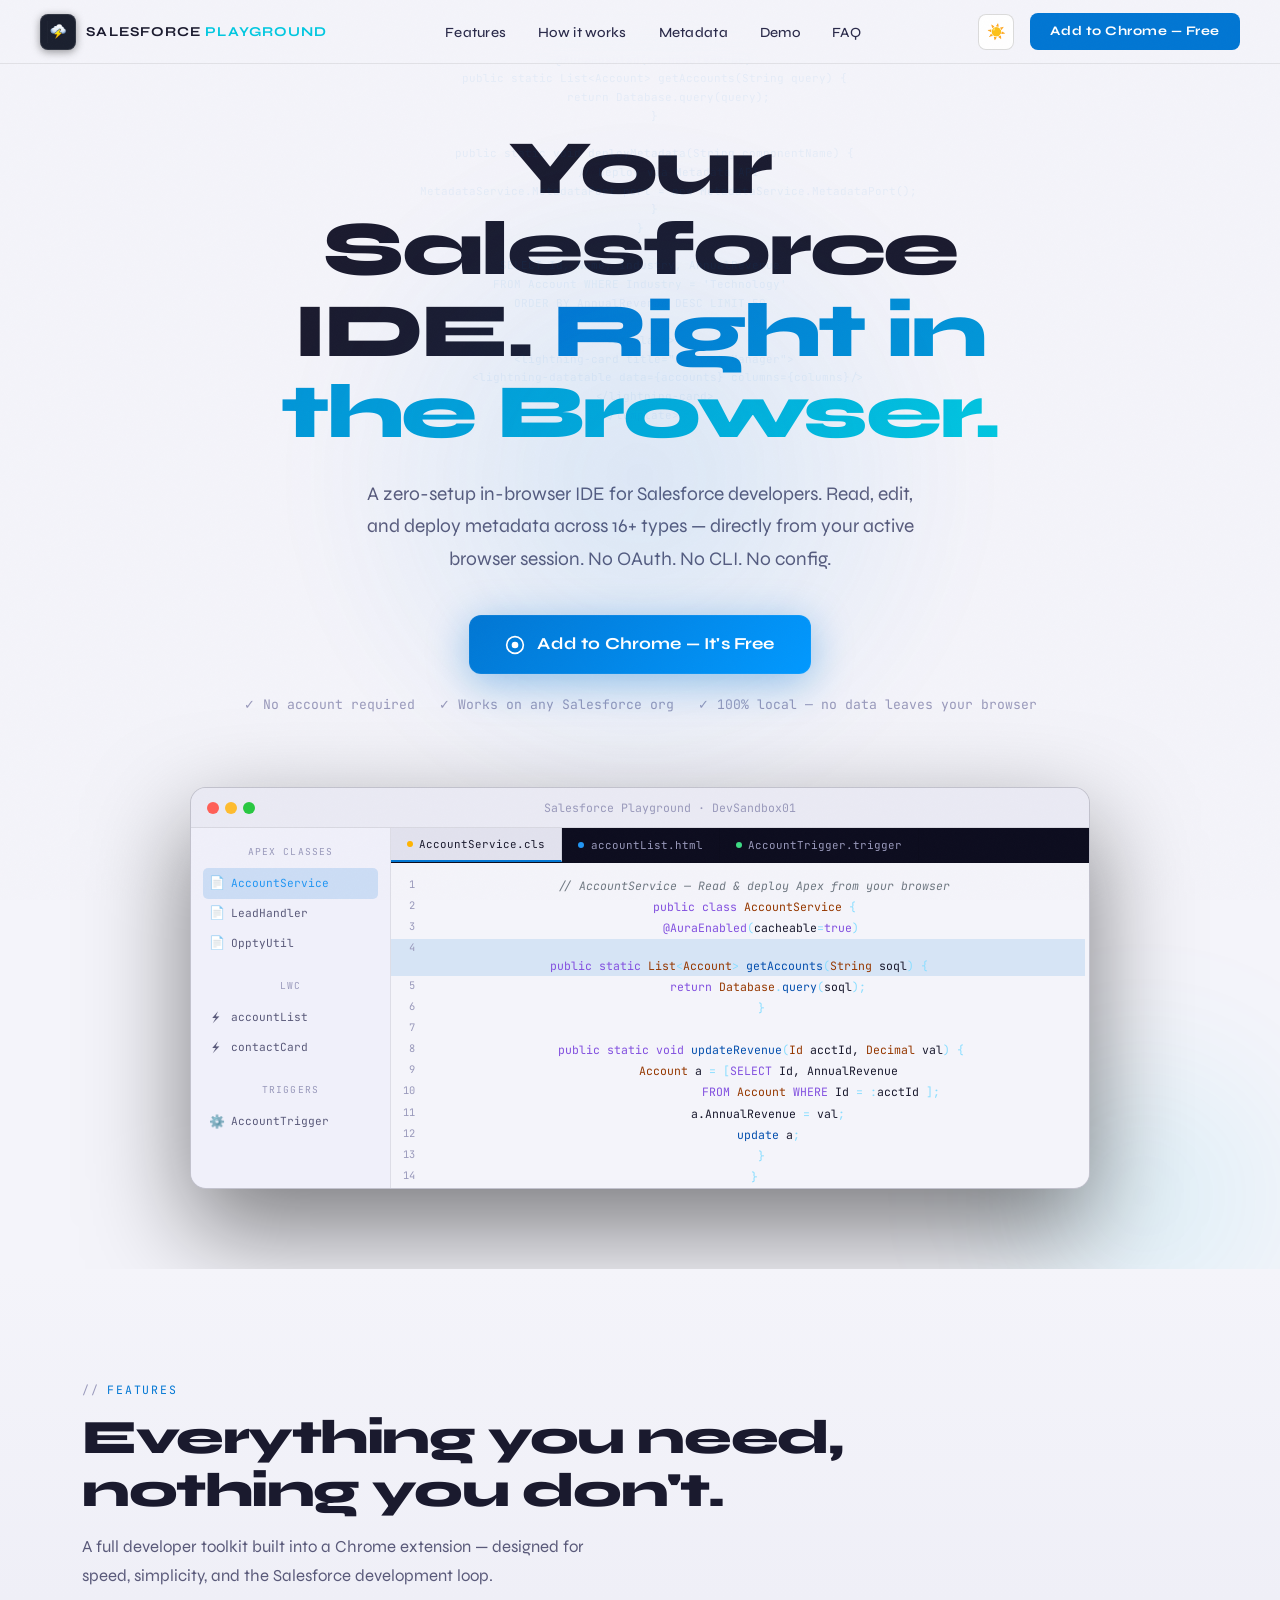
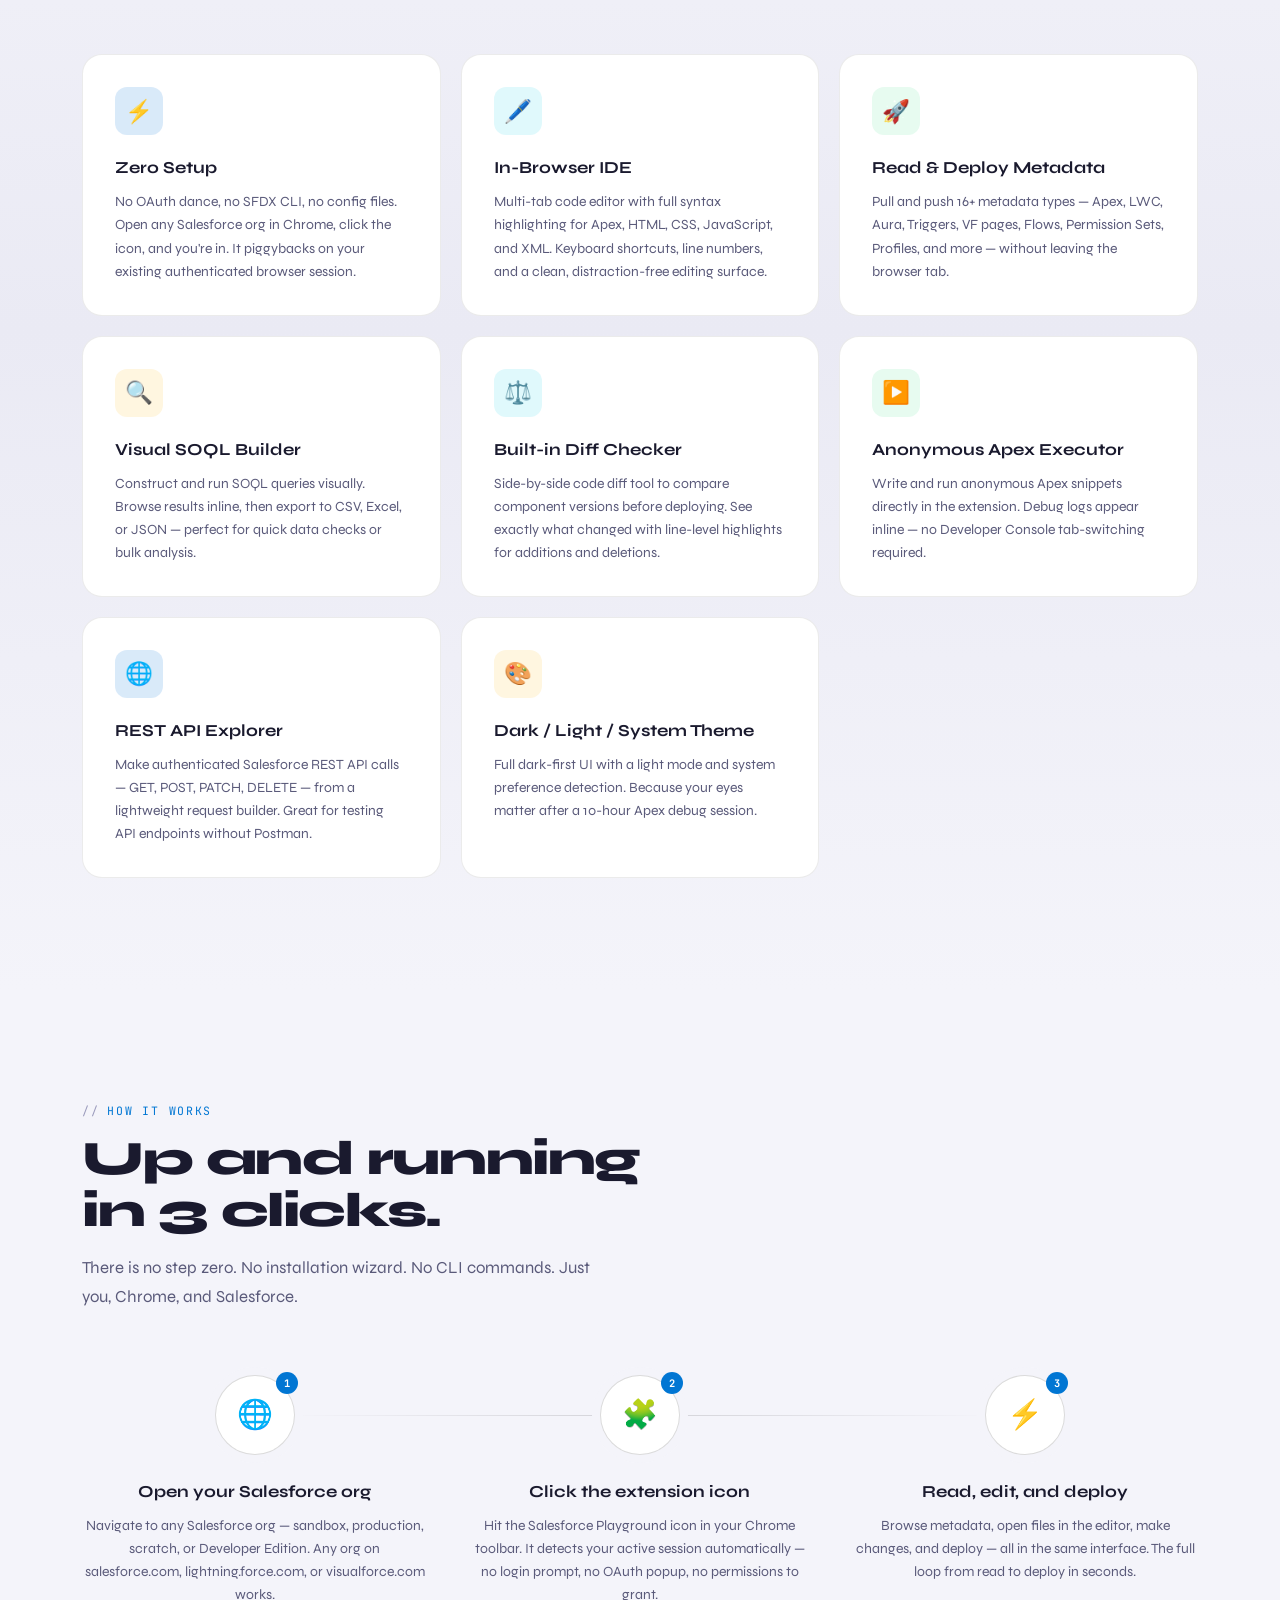
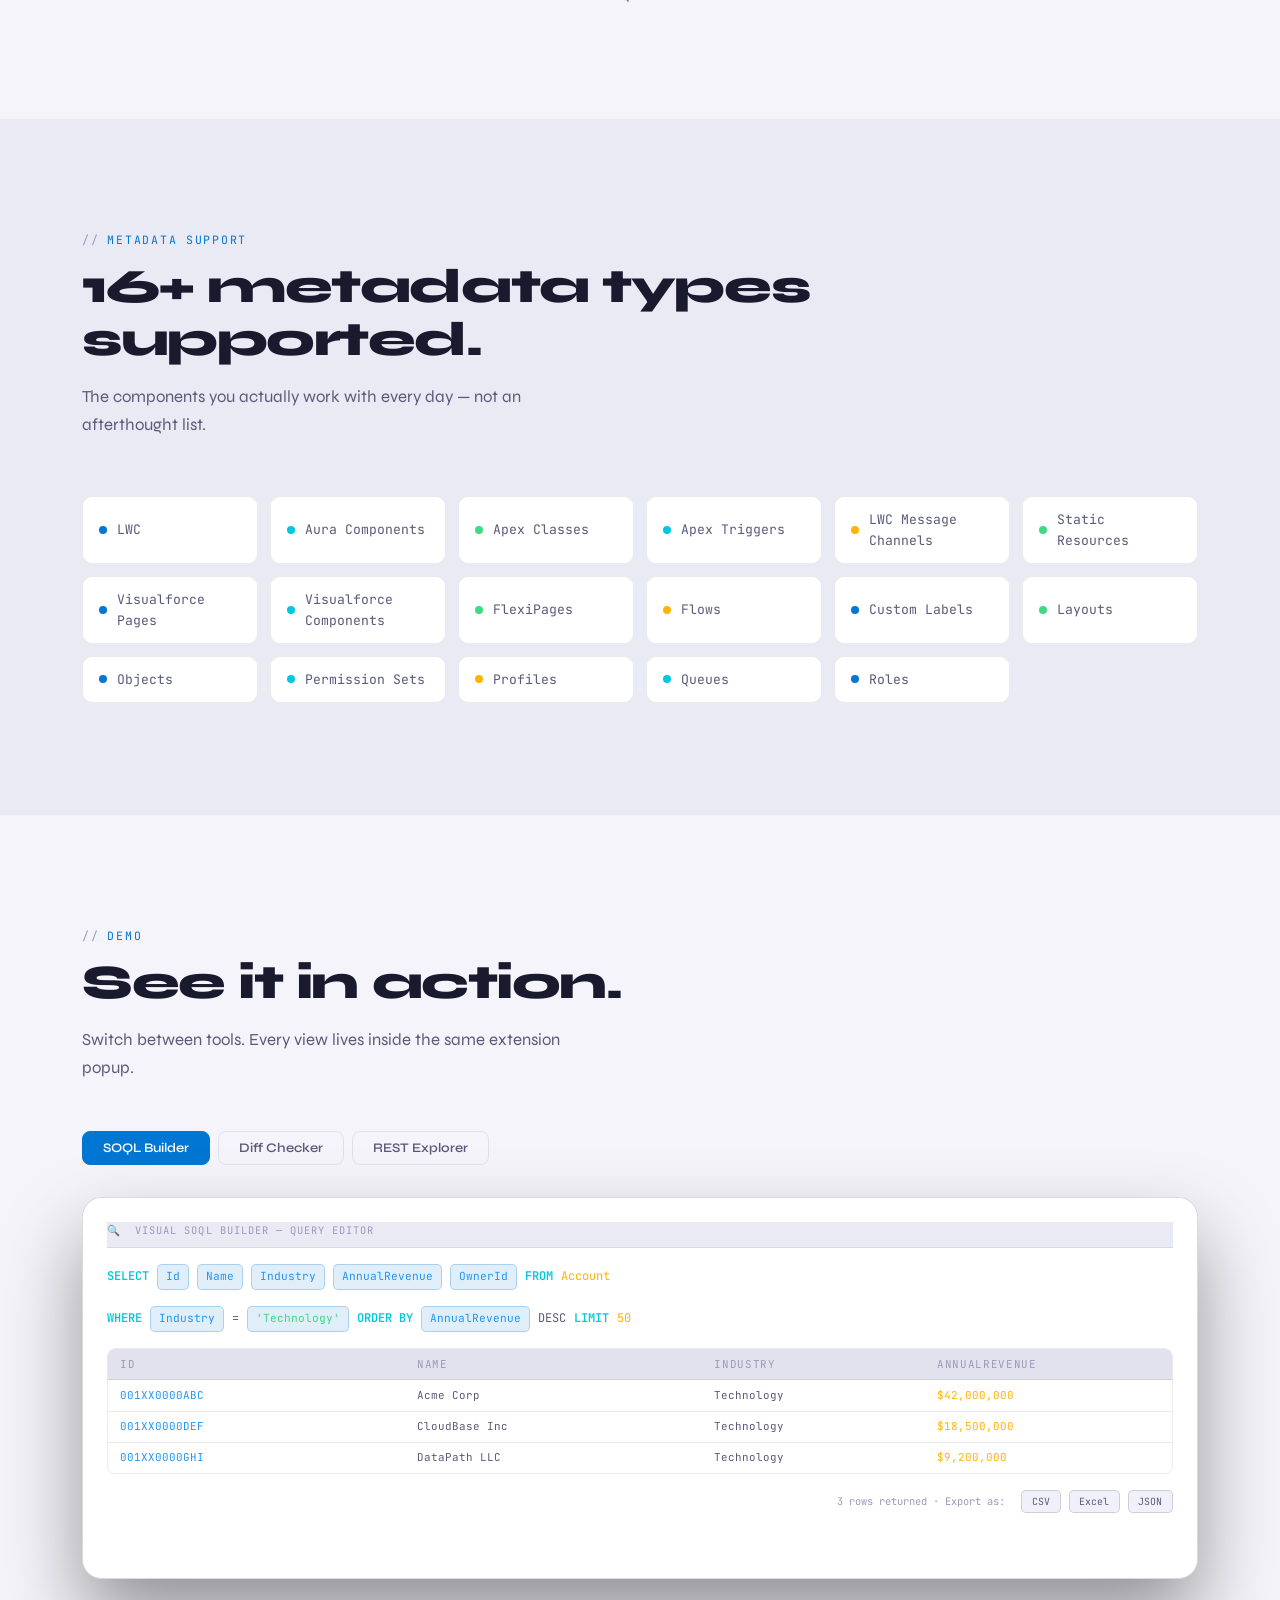
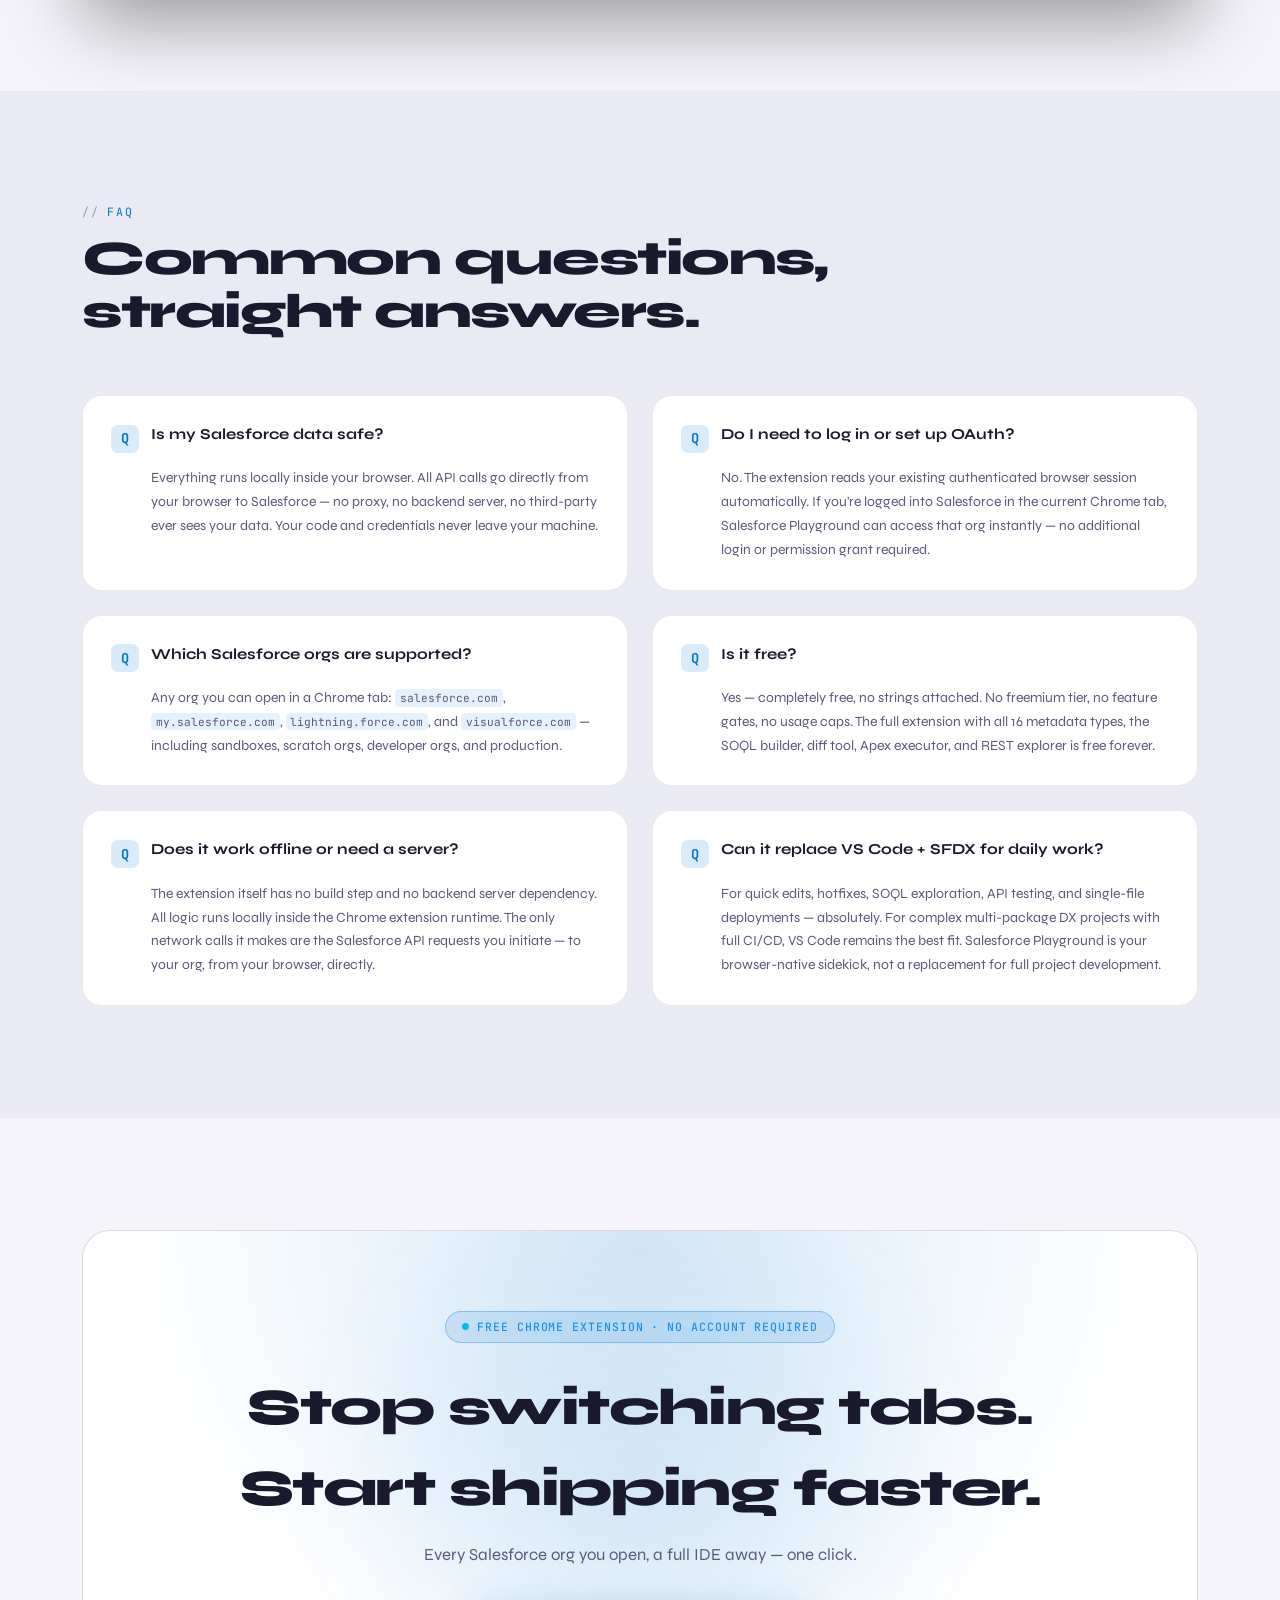
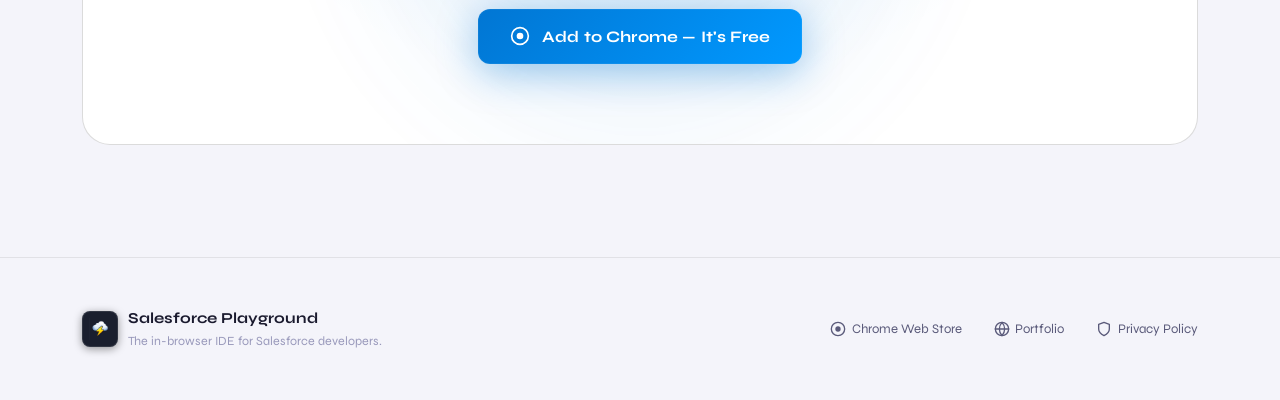
==== commit c3150b6b: "update" ====
--- a/index.html
+++ b/index.html
@@ -33,7 +33,7 @@
 
   <div class="nav-actions">
     <button class="btn-theme" id="themeToggle" title="Toggle theme" aria-label="Toggle theme">🌙</button>
-    <a href="#" class="btn-cta-sm">Add to Chrome — Free</a>
+    <a href="https://chromewebstore.google.com/detail/salesforce-playground/obbbaagcfnohiiajolkhjlknbcemcncj" class="btn-cta-sm" target="_blank" rel="noopener">Add to Chrome — Free</a>
     <button class="nav-hamburger" id="hamburger" aria-label="Menu">
       <span></span><span></span><span></span>
     </button>
@@ -76,7 +76,7 @@
     A zero-setup in-browser IDE for Salesforce developers. Read, edit, and deploy metadata across 16+ types — directly from your active browser session. No OAuth. No CLI. No config.
   </p>
 
-  <a href="#" class="btn-hero reveal stagger-3" aria-label="Add to Chrome">
+  <a href="https://chromewebstore.google.com/detail/salesforce-playground/obbbaagcfnohiiajolkhjlknbcemcncj" class="btn-hero reveal stagger-3" aria-label="Add to Chrome" target="_blank" rel="noopener">
     <svg viewBox="0 0 24 24" fill="none" stroke="currentColor" stroke-width="2" stroke-linecap="round" stroke-linejoin="round" aria-hidden="true"><path d="M12 2C6.48 2 2 6.48 2 12s4.48 10 10 10 10-4.48 10-10S17.52 2 12 2z"/><circle cx="12" cy="12" r="4" fill="currentColor" stroke="none"/></svg>
     Add to Chrome — It's Free
   </a>
@@ -494,7 +494,7 @@
       <div class="hero-badge" style="justify-content:center;margin-bottom:1.5rem;">Free Chrome Extension · No Account Required</div>
       <h2 class="cta-title">Stop switching tabs.<br/>Start shipping faster.</h2>
       <p class="cta-sub">Every Salesforce org you open, a full IDE away — one click.</p>
-      <a href="#" class="btn-hero" style="font-size:1rem;padding:.9rem 2rem;">
+      <a href="https://chromewebstore.google.com/detail/salesforce-playground/obbbaagcfnohiiajolkhjlknbcemcncj" class="btn-hero" style="font-size:1rem;padding:.9rem 2rem;" target="_blank" rel="noopener">
         <svg viewBox="0 0 24 24" fill="none" stroke="currentColor" stroke-width="2" stroke-linecap="round" stroke-linejoin="round" aria-hidden="true"><path d="M12 2C6.48 2 2 6.48 2 12s4.48 10 10 10 10-4.48 10-10S17.52 2 12 2z"/><circle cx="12" cy="12" r="4" fill="currentColor" stroke="none"/></svg>
         Add to Chrome — It's Free
       </a>
@@ -517,13 +517,13 @@
         </div>
       </div>
       <div class="footer-links">
-        <a href="#" aria-label="Chrome Web Store">
+        <a href="https://chromewebstore.google.com/detail/salesforce-playground/obbbaagcfnohiiajolkhjlknbcemcncj" aria-label="Chrome Web Store" target="_blank" rel="noopener">
           <svg width="16" height="16" viewBox="0 0 24 24" fill="none" stroke="currentColor" stroke-width="2" stroke-linecap="round" stroke-linejoin="round" aria-hidden="true"><circle cx="12" cy="12" r="10"/><circle cx="12" cy="12" r="4" fill="currentColor" stroke="none"/></svg>
           Chrome Web Store
         </a>
-        <a href="#" aria-label="GitHub">
-          <svg width="16" height="16" viewBox="0 0 24 24" fill="currentColor" aria-hidden="true"><path d="M12 0C5.374 0 0 5.373 0 12c0 5.302 3.438 9.8 8.207 11.387.599.111.793-.261.793-.577v-2.234c-3.338.726-4.033-1.416-4.033-1.416-.546-1.387-1.333-1.756-1.333-1.756-1.089-.745.083-.729.083-.729 1.205.084 1.839 1.237 1.839 1.237 1.07 1.834 2.807 1.304 3.492.997.107-.775.418-1.305.762-1.604-2.665-.305-5.467-1.334-5.467-5.931 0-1.311.469-2.381 1.236-3.221-.124-.303-.535-1.524.117-3.176 0 0 1.008-.322 3.301 1.23A11.509 11.509 0 0112 5.803c1.02.005 2.047.138 3.006.404 2.291-1.552 3.297-1.23 3.297-1.23.653 1.653.242 2.874.118 3.176.77.84 1.235 1.911 1.235 3.221 0 4.609-2.807 5.624-5.479 5.921.43.372.823 1.102.823 2.222v3.293c0 .319.192.694.801.576C20.566 21.797 24 17.3 24 12c0-6.627-5.373-12-12-12z"/></svg>
-          GitHub
+        <a href="https://tejaadusumilli.netlify.app/" aria-label="Portfolio" target="_blank" rel="noopener">
+          <svg width="16" height="16" viewBox="0 0 24 24" fill="none" stroke="currentColor" stroke-width="2" stroke-linecap="round" stroke-linejoin="round" aria-hidden="true"><circle cx="12" cy="12" r="10"/><path d="M2 12h20M12 2a15.3 15.3 0 0 1 4 10 15.3 15.3 0 0 1-4 10 15.3 15.3 0 0 1-4-10 15.3 15.3 0 0 1 4-10z"/></svg>
+          Portfolio
         </a>
         <a href="privacy-policy.html" aria-label="Privacy Policy">
           <svg width="16" height="16" viewBox="0 0 24 24" fill="none" stroke="currentColor" stroke-width="2" stroke-linecap="round" stroke-linejoin="round" aria-hidden="true"><path d="M12 22s8-4 8-10V5l-8-3-8 3v7c0 6 8 10 8 10z"/></svg>
